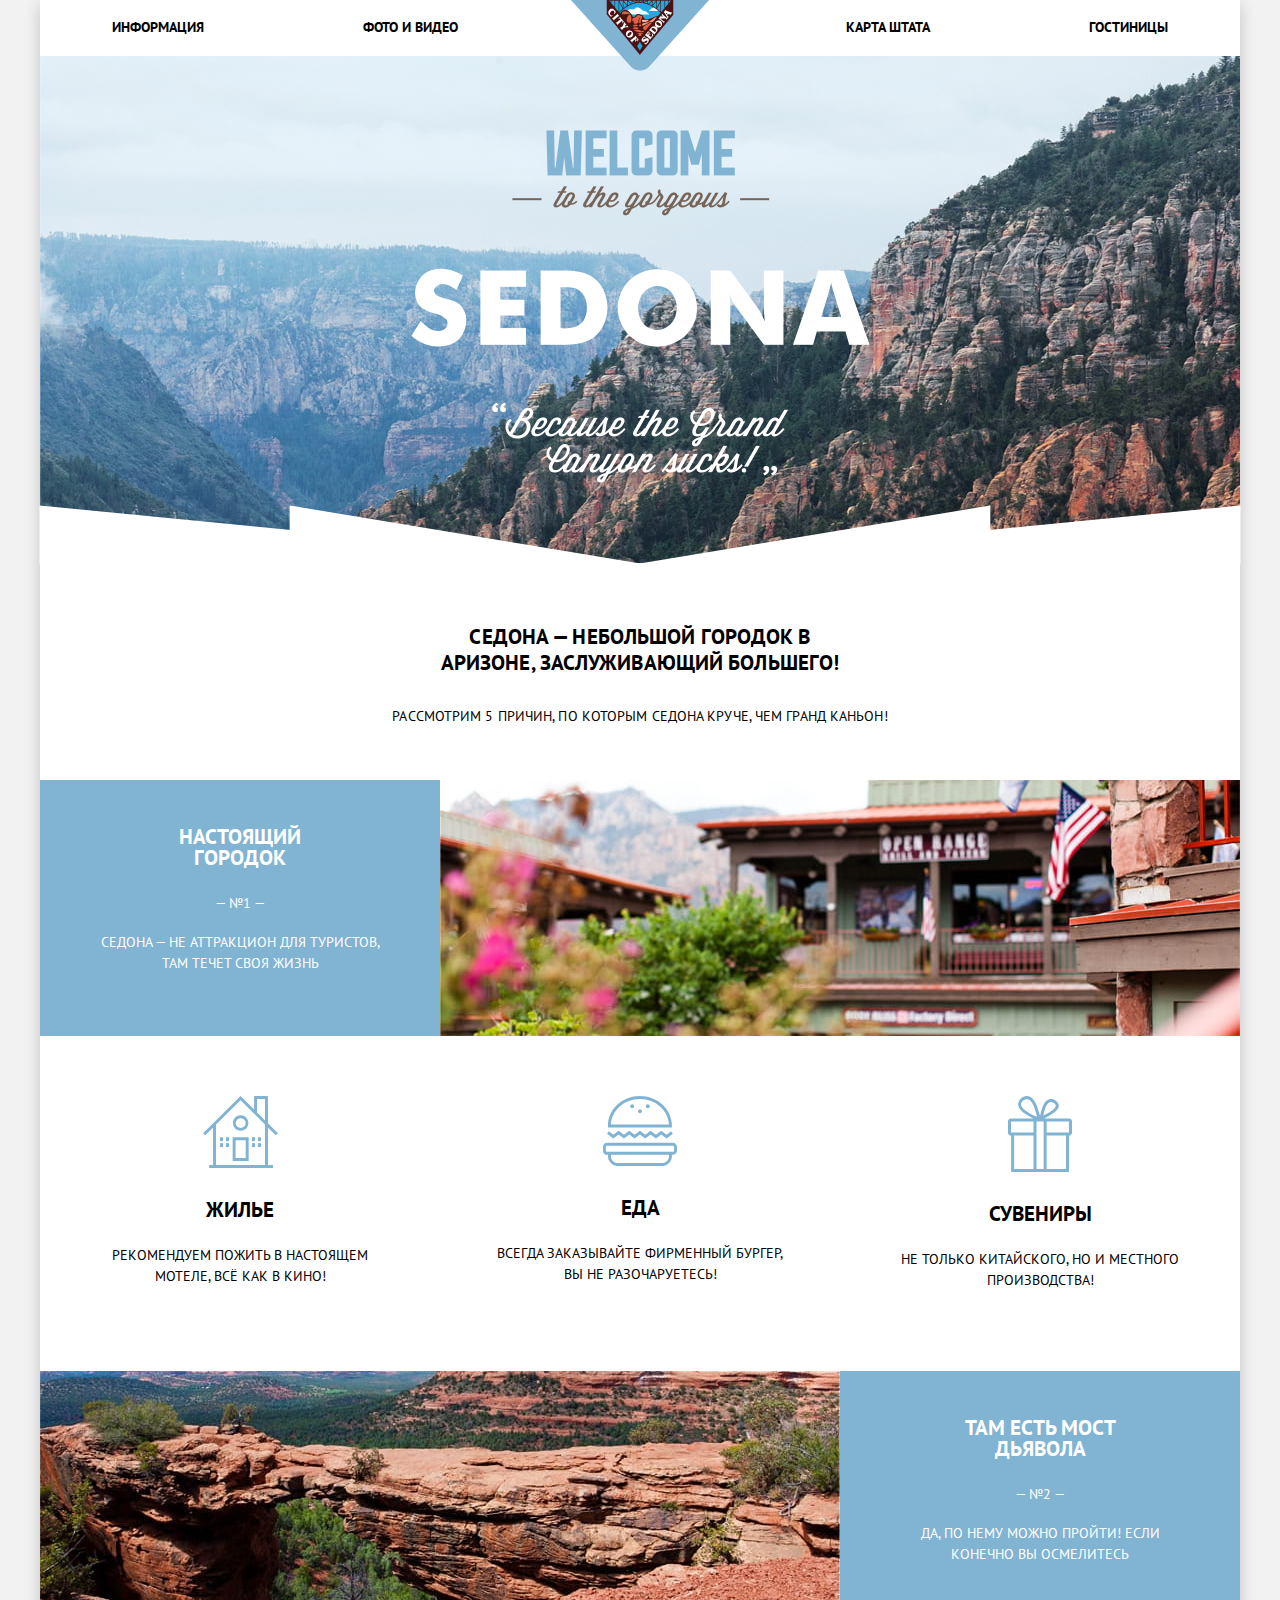
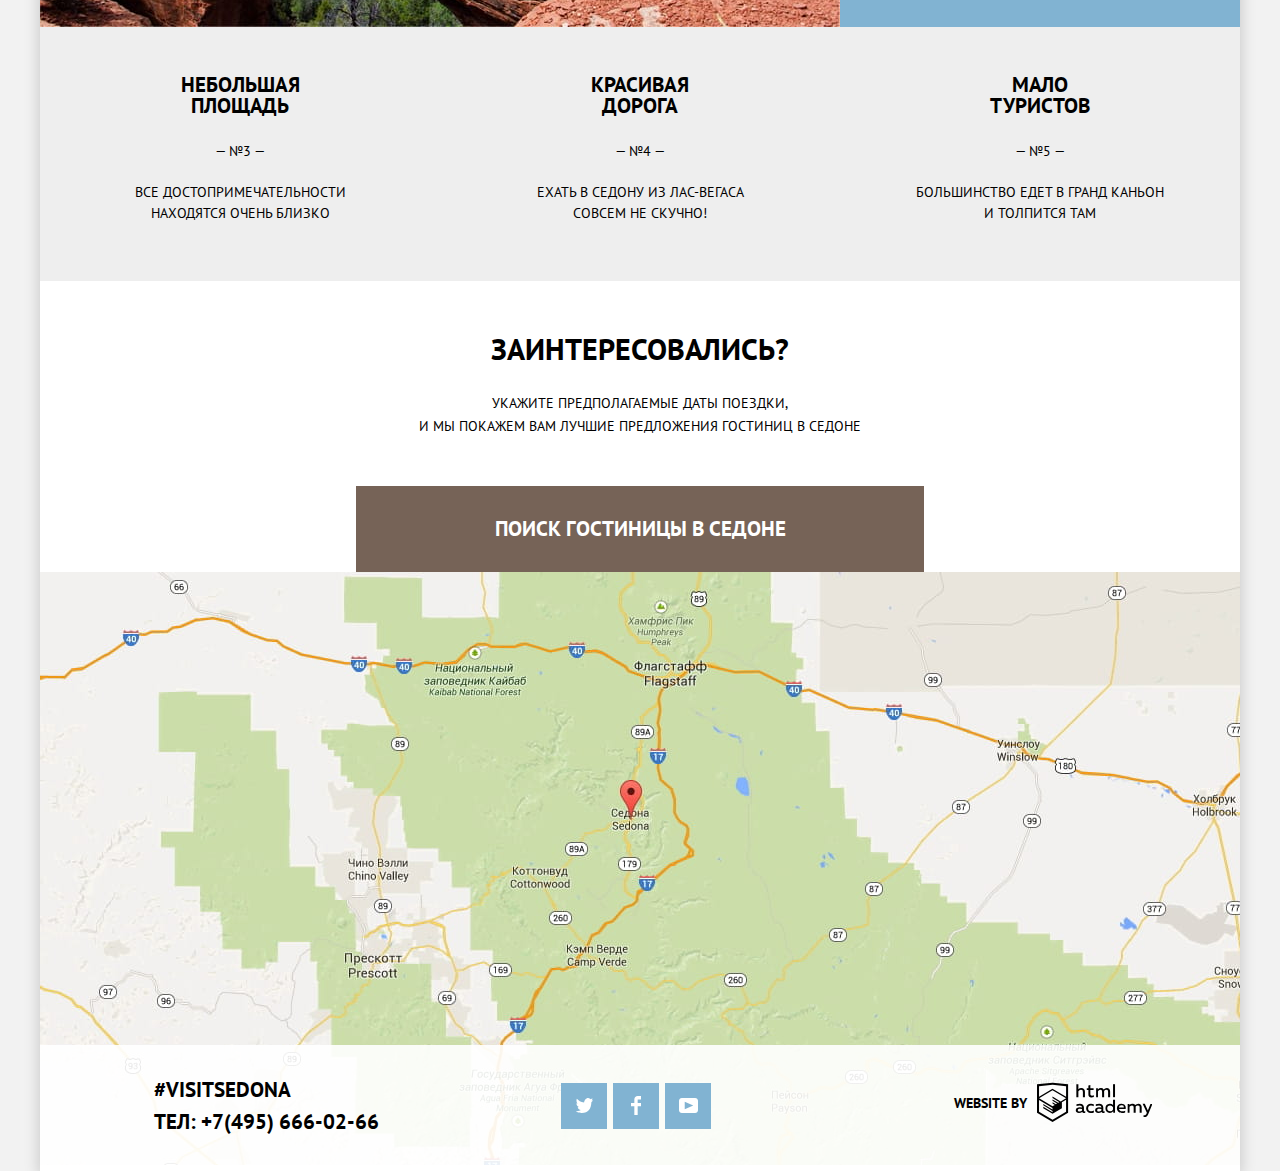
==== index.html @ c2ef32b6 "21. Личный проект: оживляем интерактивные элементы" ====
<!DOCTYPE html>
<html lang="ru">
  <head>
    <meta charset="utf-8">
    <title>Город «Седона»</title>
    <link href="https://fonts.googleapis.com/css?family=PT+Sans:400,700&display=swap&subset=cyrillic" rel="stylesheet">
    <link rel="stylesheet" type="text/css" href="css/normalize.css" />
    <link rel="stylesheet" type="text/css" href="css/style.css" />
  </head>
  <body>
    <div class="white-background">
      <header class="main-header">
        <a class="logo-block" href="#">
          <img src="img/logo.png" width="140" height="71" alt="Логотип города «Седона»">
        </a>
        <nav class="main-navigation">
          <ul class="flex-block__between">
            <li><a href="#">Информация</a></li>
            <li><a href="#">Фото и видео</a></li>
            <li><a href="#">Карта штата</a></li>
            <li><a href="catalog.html">Гостиницы</a></li>
          </ul>
        </nav>
      </header>
      <main>
        <section class="greeting-header">
          <h1 class="visually-hidden">Welcome to the gargeous sedona</h1>
          <div class="greeting-header__img-block">
            <img class="greeting-header__img" src="img/welcome.png" width="459" height="353" alt="Welcome to the gargeous sedona" />
          </div>
        </section>
        <section class="advantages">
          <p class="advantages__text">
            Седона — небольшой городок в Аризоне, заслуживающий большего!
          </p>
          <h2>Рассмотрим 5 причин, по которым Седона круче, чем гранд каньон!</h2>

          <div class="advantages-block flex-block__center">
            <div class="block-about blue-back">
              <h3>Настоящий городок</h3>
              <p class="block-about__number">— №1 —</p>
              <p>
                Седона — не аттракцион для туристов, там течет своя жизнь
              </p>
            </div>
            <img class="advantages-block__big-img" src="img/sedona-build.jpg" width="800" height="256" alt="Дома Седоны" />
            <span class="clear"></span>
          </div>

          <div class="flex-block__center">
            <div class="advantages-block white-back">
              <img src="img/icon-house.svg" width="75" height="72" alt="Дом" />
              <h3>Жилье</h3>
              <p>
                Рекомендуем пожить в настоящем мотеле, всё как в кино!
              </p>
            </div>
            <div class="advantages-block white-back">
              <img src="img/icon-burger.svg" width="74" height="70" alt="Бургер" />
              <h3>Еда</h3>
              <p>
                Всегда заказывайте фирменный бургер, вы не разочаруетесь!
              </p>
            </div>
            <div class="advantages-block white-back">
              <img src="img/icon-gift.svg" width="64" height="76" alt="Подарок" />
              <h3>Сувениры</h3>
              <p>
                Не только китайского, но и местного производства!
              </p>
            </div>
          </div>

          <div class="advantages-block flex-block__center">
            <img class="advantages-block__big-img" src="img/devil-bridge.jpg" width="800" height="256" alt="Мост дьявола" />
            <div class="block-about blue-back">
              <h3>Там есть Мост дьявола</h3>
              <p class="block-about__number">— №2 —</p>
              <p>
                Да, по нему можно пройти! Если конечно вы осмелитесь
              </p>
            </div>
            <span class="clear"></span>
          </div>
          <div class="flex-block__center">
            <div class="advantages-block grey-back">
              <h3>Небольшая площадь</h3>
              <p>— №3 —</p>
              <p>
                Все достопримечательности находятся очень близко
              </p>
            </div>
            <div class="advantages-block grey-back">
              <h3>Красивая дорога</h3>
              <p>— №4 —</p>
              <p>
                Ехать в Седону из Лас-Вегаса совсем не скучно!
              </p>
            </div>
            <div class="advantages-block grey-back">
              <h3>Мало туристов</h3>
              <p>— №5 —</p>
              <p>
                Большинство едет в гранд каньон и толпится там
              </p>
            </div>
          </div>
        </section>
        <section class="hotel-search">
          <h2 class="visually-hidden">Поиск гостиницы в седоне</h2>
          <p class="hotel-search__subtitle">Заинтересовались?</p>
          <p class="hotel-search__text">
            Укажите предполагаемые даты поездки,<br />
            и мы покажем вам лучшие предложения гостиниц в седоне
          </p>
          <div class="hotel-search__form-block">
            <button id="buttonSearchHotel" class="button button-big" type="button">Поиск гостиницы в седоне</button>
            <form class="hotel-search__form" action="#" method="post">
              <p>
                <label>
                  <span>Дата заезда</span> <input type="text" name="arrivalDate" value="24 апреля 2017" />
                </label>
              </p>
              <p>
                <label>
                  <span>Дата выезда </span><input type="text" name="departureDate" value="4 июля 2017" />
                </label>
              </p>
              <p class="guests">
                <label>
                  Взрослые
                  <span class="minus">—</span>
                  <input type="number" name="adults" min="1" value="2" />
                  <span class="plus">+</span>
                </label>
                <label>
                  Дети
                  <span class="minus">—</span>
                  <input type="number" name="children" min="0" value="0" />
                  <span class="plus">+</span>
                </label>
              </p>
              <button class="button button-blue button-big" type="submit">Найти</button>
            </form>
          </div>
          <img src="img/map.jpg" width="1200" height="570" alt="Местоположение города Седона на карте" />
        </section>
      </main>

      <footer class="main-footer main-footer__index">
        <div class="footer__block-phone">
          <p class="footer__hashtag">#visitsedona</p>
          <p class="footer__phone">
            Тел: <a title="Телефон" href="tel:+74956660266">+7(495) 666-02-66</a>
          </p>
        </div>
        <div class="social">
          <ul>
            <li class="twitter"><a href="#"><img src="img/twitter.svg" width="17" height="15" alt="twitter" /></a></li>
            <li class="fb"><a href="#"><img src="img/facebook.svg" width="12" height="22" alt="facebook" /></a></li>
            <li class="youtube"><a href="#"><img src="img/youtube.svg" width="20" height="16" alt="youtube" /></a></li>
          </ul>
        </div>
        <p class="make">
          <span>Website by</span>
          <a href="https://htmlacademy.ru">
            <svg width="115" height="41" id="Layer_1" data-name="Layer 1" xmlns="http://www.w3.org/2000/svg" viewBox="0 0 113 39">
              <title>logo_name</title>
              <path d="M401.93,351.51a2.07,2.07,0,0,0,.58-0.11v1.4a3.41,3.41,0,0,1-1.24.22,1.75,1.75,0,0,1-1.75-1,5.08,5.08,0,0,1-3.3,1.13c-1.59,0-3.06-.87-3.06-2.68,0-2.24,2.08-2.93,3.9-2.93a11.63,11.63,0,0,1,2.28.26v-0.31c0-1.09-.8-1.86-2.3-1.86a7.79,7.79,0,0,0-3.15.67v-1.79a10.72,10.72,0,0,1,3.35-.58c2.48,0,4,1.18,4,3.83v3.14A0.57,0.57,0,0,0,401.93,351.51Zm-6.76-1.19a1.42,1.42,0,0,0,1.64,1.29,3.56,3.56,0,0,0,2.53-1V349.1a10.21,10.21,0,0,0-1.9-.22C396.34,348.89,395.17,349.23,395.17,350.33Z" transform="translate(-355.09 -323.29)" fill="#000" />
              <path d="M408.15,343.91a5.29,5.29,0,0,1,2.7.67v1.79a4.28,4.28,0,0,0-2.42-.73,2.89,2.89,0,1,0,0,5.76,5.26,5.26,0,0,0,2.55-.67v1.8a6.58,6.58,0,0,1-2.9.6,4.42,4.42,0,0,1-4.72-4.54A4.54,4.54,0,0,1,408.15,343.91Z" transform="translate(-355.09 -323.29)" fill="#000" />
              <path d="M420.93,351.51a2.07,2.07,0,0,0,.58-0.11v1.4a3.41,3.41,0,0,1-1.24.22,1.75,1.75,0,0,1-1.75-1,5.08,5.08,0,0,1-3.3,1.13c-1.59,0-3.06-.87-3.06-2.68,0-2.24,2.08-2.93,3.9-2.93a11.63,11.63,0,0,1,2.28.26v-0.31c0-1.09-.8-1.86-2.3-1.86a7.79,7.79,0,0,0-3.15.67v-1.79a10.72,10.72,0,0,1,3.35-.58c2.48,0,4,1.18,4,3.83v3.14A0.57,0.57,0,0,0,420.93,351.51Zm-6.76-1.19a1.42,1.42,0,0,0,1.64,1.29,3.56,3.56,0,0,0,2.53-1V349.1a10.21,10.21,0,0,0-1.9-.22C415.33,348.89,414.17,349.23,414.17,350.33Z" transform="translate(-355.09 -323.29)" fill="#000" />
              <path d="M431.76,340.14V352.9H430v-1.39a4.07,4.07,0,0,1-3.35,1.62,4.62,4.62,0,0,1,0-9.22,4,4,0,0,1,3.15,1.37v-5.14h2ZM427,345.62a2.9,2.9,0,0,0,0,5.8,3,3,0,0,0,2.79-1.84v-2.13A3.06,3.06,0,0,0,427,345.62Z" transform="translate(-355.09 -323.29)" fill="#000" />
              <path d="M438.08,343.91c3.48,0,4.68,2.81,4.12,5.34h-6.58c0.22,1.57,1.75,2.22,3.35,2.22a6.41,6.41,0,0,0,2.77-.62v1.68a7.5,7.5,0,0,1-3.14.6c-2.68,0-5-1.53-5-4.61A4.39,4.39,0,0,1,438.08,343.91Zm0.09,1.62a2.39,2.39,0,0,0-2.57,2.26h4.85A2.06,2.06,0,0,0,438.17,345.53Z" transform="translate(-355.09 -323.29)" fill="#000" />
              <path d="M444.19,352.9v-8.75h1.73v1.09a4,4,0,0,1,2.92-1.33,3,3,0,0,1,2.73,1.4,4.33,4.33,0,0,1,3.06-1.4,3.21,3.21,0,0,1,3.32,3.52v5.47h-2v-5.41a1.67,1.67,0,0,0-1.73-1.84,2.94,2.94,0,0,0-2.17,1.18c0,0.2,0,.4,0,0.6v5.47h-2v-5.41a1.67,1.67,0,0,0-1.73-1.84,3.11,3.11,0,0,0-2.32,1.35v5.91h-2Z" transform="translate(-355.09 -323.29)" fill="#000" />
              <path d="M466.56,344.15h2l-4.1,9.93c-0.95,2.28-2.19,3-3.52,3a5,5,0,0,1-1.15-.15v-1.66a3,3,0,0,0,.89.13c0.95,0,1.66-.67,2.17-2l0.18-.44-4.16-8.82H461l3,6.6Z" transform="translate(-355.09 -323.29)" fill="#000" />
              <path d="M395.75,324.82v5a4,4,0,0,1,2.83-1.2,3.41,3.41,0,0,1,3.61,3.57v5.41h-2v-5.16a1.9,1.9,0,0,0-2-2.1,3.08,3.08,0,0,0-2.44,1.46v5.8h-2V324.82h2Z" transform="translate(-355.09 -323.29)" fill="#000" />
              <path d="M407.52,325.71v3.12h3.17v1.71h-3.17v4c0,1.15.53,1.53,1.66,1.53a4.71,4.71,0,0,0,1.77-.35v1.68a7.14,7.14,0,0,1-2.35.38,2.68,2.68,0,0,1-3-2.88v-4.38H404v-1.71h1.57v-2.64Z" transform="translate(-355.09 -323.29)" fill="#000" />
              <path d="M413.19,337.58v-8.75h1.73v1.09a4,4,0,0,1,2.92-1.33,3,3,0,0,1,2.73,1.4,4.33,4.33,0,0,1,3.06-1.4,3.21,3.21,0,0,1,3.32,3.52v5.47h-2v-5.41a1.67,1.67,0,0,0-1.73-1.84,2.94,2.94,0,0,0-2.17,1.18c0,0.2,0,.4,0,0.6v5.47h-2v-5.41a1.67,1.67,0,0,0-1.73-1.84,3.11,3.11,0,0,0-2.32,1.35v5.91h-2Z" transform="translate(-355.09 -323.29)" fill="#000" />
              <rect x="74.72" y="1.52" width="1.95" height="12.76" fill="#000" />
              <path d="M370.53,323.31l-0.16,0-15.28,1.6v28L370.37,362l15.28-9.09v-28Zm13.12,28.45-13.28,7.9-13.28-7.9V340.28l13.22,7.87,0,1.43-9.07-5.4v1.38l9.11,5.47,0,1.46-9.1-5.42v1.38l9.11,5.47h0l9.19-5.5v-1.39h0v-4.52l4.1-2.45v11.67Zm0-13.16L380,340.74h0l-1.68,1-8-4.76v1.38l6.84,4.07-0.06,0-0.15.09-1,.57-5.64-3.36v1.38l4.45,2.65-1.05.7,0,0-3.36-2v1.38l2.21,1.3-2.25,1.35-13.16-7.82,13.17-7.92h0Zm0-1.39-13.35-7.87h0l-13.2,7.86v-10.5l13.28-1.39,13.28,1.39v10.51Z" transform="translate(-355.09 -323.29)" fill="#000" />
            </svg>
          </a>
        </p>
      </footer>
    </div>
    <script src="js/scripts.js"></script>
  </body>
</html>
---- css/style.css ----
body {
  margin: 0;
  padding: 0;
  font-family: 'PT Sans', Arial, sans-serif;
  font-size: 14px;
  line-height: 21px;
  font-weight: bold;
  color: #000;
  text-transform: uppercase;
  background-color: #f2f2f2;
  position: relative;
}

a {
  text-decoration: none;
}

img {
  max-width: 100%;
  height: auto;
}

.main-header {
  background-color: #fff;
  position: relative;
  z-index: 1;
}

.white-background {
  max-width: 1200px;
  margin: 0px auto;
  background-color: #fff;
  box-shadow: 0px 5px 15px 0 rgba(0, 1, 1, 0.2);
}

.visually-hidden {
  position: absolute;
  clip: rect(1px 1px 1px 1px); /* IE6, IE7 */
  clip: rect(1px, 1px, 1px, 1px);
  padding: 0;
  border: 0;
  height: 1px;
  width: 1px;
  overflow: hidden;
}

.clear {
  clear: both;
}

input {
  overflow: hidden;
}

/*убираем стандартные стрелки input[type="number"]*/

input[type="number"]::-webkit-outer-spin-button,
input[type="number"]::-webkit-inner-spin-button {
  -webkit-appearance: none;
  margin: 0;
}

input[type="number"] {
  -moz-appearance: textfield;
}

input[type="number"]:hover,
input[type="number"]:focus {
  -moz-appearance: number-input;
  -moz-appearance: date-input;
}

input[type=number]::-webkit-inner-spin-button,
input[type=number]::-webkit-outer-spin-button {
  -webkit-appearance: none;
  margin: 0;
}

.button {
  font: inherit;
  text-align: center;
  color: #fff;
  vertical-align: middle;
  text-transform: uppercase;
  background-color: #766357;
  border: none;
  font-weight: bold;
}

.button:hover {
  background-color: #604e43;
  cursor: pointer;
}

.button:focus,
.button:active {
  background-color: #503e33;
  color: #857871;
  outline: none;
}

.button-blue {
  background-color: #81b3d2;
}

.button-blue:hover {
  background-color: #669ec0;
}

.button-blue:focus,
.button-blue:active {
  background-color: #5496bd;
  color: #7aadcb;
}

.button-transparent {
  font-weight: normal;
  background-color: transparent;
  color: #fff;
  border: solid 2px #ffffff;
  display: block;
  margin: 0 auto 10px;
  padding: 6px 35px;
  font-size: 14px;
  line-height: 20px;
  border-radius: 2px;
  cursor: pointer;
}

.button-transparent:hover,
.button-transparent:focus,
.button-transparent:active {
  background-color: #fff;
  color: #000;
}

.button-big {
  font-size: 21px;
  line-height: 26px;
}

.button-more-details {
  padding: 4px 17px;
  display: inline-block;
  margin-bottom: 5px;
  vertical-align: top;
  max-width: 700px;
}

.button-booking {
  padding: 4px 17px;
  max-width: 700px;
}

/*навигаия по сайту*/
.logo-block {
  position: absolute;
  top: 0;
  left: 0;
  right: 0;
  margin: 0 auto;
  display: block;
  max-width: 140px;
}
.main-navigation {
  font-size: inherit;
  line-height: 26px;
  background-color: #fff;
}

.main-navigation ul {
  list-style: none;
  margin: 0;
  padding: 0;
}

.main-navigation ul li:nth-child(2) {
  padding-right: 230px;
}

.main-navigation a {
  color: #000;
  padding: 14px 72px 16px;
  display: block;
}

.main-navigation a:hover {
  color: #81b3d2;
}

.main-navigation a:focus {
  color: #b2b2b2;
  outline: none;
}

/*блок шапка-заголовок*/
.greeting-header {
  background-color: #81b3d3;
  background-image: url("../img/background.jpg");
  background-position: top center;
  background-repeat: no-repeat;
  max-width: 1200px;
  height: 507px;
  background-size: cover;
  display: flex;
  align-items: center;
  justify-content: center;
  flex-wrap: wrap;
  position: relative;
}

.greeting-header:after {
  content: '';
  background-image: url("../img/polygon.png");
  background-position: bottom center;
  background-repeat: no-repeat;
  width: 1202px;
  height: 60px;
  background-size: contain;
  bottom: -1px;
  position: absolute;
}

/*преимущества*/
.advantages h2 {
  text-align: center;
  font-size: inherit;
  line-height: 26px;
  font-weight: normal;
  margin: 27px auto 51px;
  letter-spacing: 0.1px;
}

.advantages__text {
  text-align: center;
  font-size: 21px;
  line-height: 26px;
  max-width: 440px;
  margin: 61px auto 0;
  letter-spacing: 0.11px;
}

.advantages-block {
  line-height: 21px;
  text-align: center;
  color: #fff;
  font-family: inherit;
}

.flex-block__center {
  display: flex;
  justify-content: center;
  flex-wrap: wrap;
  align-items: stretch;
}

.flex-block__between {
  display: flex;
  justify-content: space-between;
  flex-wrap: wrap;
  align-items: stretch;
}

.advantages-block h3 {
  font-size: 21px;
  line-height: 21px;
  max-width: 151px;
  margin: 0 auto;
}

.blue-back {
  max-width: 400px;
  width: 100%;
  background-color: #81b3d2;
  color: #fff;
  display: flex;
  align-items: center;
  justify-content: center;
  flex-direction: column;
  flex-wrap: wrap;
  padding: 33px 0 50px;
}

.grey-back {
  max-width: 400px;
  width: 100%;
  background-color: #eee;
  color: #000;
  padding: 47px 0 57px;
}


.advantages-block.grey-back p {
  max-width: 261px;
}

.grey-back h3 {
  margin-bottom: 25px;
}

.advantages-block.grey-back > p:nth-child(2) {
  margin-bottom: 20px;
}

.white-back {
  max-width: 400px;
  width: 100%;
  background-color: #fff;
  color: #000;
  padding: 60px 0 80px;
}

.white-back h3 {
  margin: 25px auto;
}

.blue-back h3 {
  margin-bottom: 25px;
}

.blue-back p:nth-child(1) {
  margin-bottom: 18px;
}

.advantages-block p {
  font-size: 14px;
  font-weight: normal;
  max-width: 305px;
  margin: 0 auto;
}

.block-about .block-about__number {
  margin-bottom: 18px;
}

/*поиск гостиницы*/
.hotel-search {
  background-color: #fff;
}

.hotel-search__form-block {
  max-width: 568px;
  margin: 0 auto;
  position: relative;
}

.hotel-search__form-block button {
  width: 100%;
  padding: 30px 0;
}

.hotel-search__subtitle {
  font-size: 30px;
  line-height: 36px;
  text-align: center;
  margin: 50px auto 0;
}

.hotel-search__text {
  font-size: inherit;
  line-height: 23px;
  text-align: center;
  font-weight: normal;
  margin: 25px auto 48px;
}

.hotel-search__form {
  background-color: #fff;
  max-width: 458px;
  margin: 0 auto;
  padding: 54px 55px;
  box-shadow: 0px 7px 15px 0 rgba(0, 1, 1, 0.15);
  position: absolute;
  left: 0;
  right: 0;
  top: 86px;
  //transition: 0.5s all;
  display: none;
  z-index: 1;
}

.hotel-search__form p {
  display: flex;
  flex-wrap: wrap;
  justify-content: space-between;
  align-content: center;
  margin: 0 0 29px;
}

.hotel-search__form .guests {
  margin-bottom: 53px;
}

.hotel-search__form button {
  padding: 17px 0;
}

.hotel-search__form input {
  background-color: #f2f2f2;
  border: solid 2px #f2f2f2;
  margin-left: 21px;
  height: 34px;
  font-size: 14px;
  font-weight: bold;
  line-height: 26px;
  padding-left: 13px;
}

.hotel-search__form p:nth-child(2) label,
.hotel-search__form p:first-child label {
  width: 100%;
  position: relative;
  letter-spacing: 0.1px;
  display: flex;
  flex-wrap: wrap;
  justify-content: space-between;
  align-items: center;
}

.hotel-search__form p:nth-child(2) label:after,
.hotel-search__form p:first-child label:after {
  content: '';
  position: absolute;
  top: 9px;
  right: 9px;
  width: 22px;
  height: 21px;
  background-image: url(../img/calendar.svg);
  background-repeat: no-repeat;
  color: transparent;
}

.hotel-search__form p:nth-child(2) input,
.hotel-search__form p:first-child input {
  padding-right: 30px;
  width: 100%;
  max-width: 297px;
  pointer-events: none;
  text-transform: uppercase;
}

.hotel-search__form input:hover {
  background-color: #ebebeb;
  border: solid 2px #ebebeb;
}

.hotel-search__form input:focus,
.hotel-search__form input:active {
  background-color: #fff;
  border: solid 2px #e5e5e5;
  outline: none;
}

.guests label {
  position: relative;
}

.minus,
.plus {
  position: absolute;
  font-size: 27px;
  color: #a9a9a9;
}

.minus {
  font-size: 21px;
  top: 7px;
  right: 85px;
}

.plus {
  top: 8px;
  right: 7px;
}

.minus:hover,
.plus:hover {
  cursor: pointer;
}

.guests input {
  max-width: 112px;
  margin-left: 38px;
  text-align: center;
  padding: 0 30px;
  box-sizing: border-box;
  height: 38px;
}

.guests label:nth-child(2) input {
  margin-left: 25px;
}

/*footer*/
.main-footer {
  background-color: rgba(255,255,255,0.9);
  display: flex;
  justify-content: space-around;
  align-items: center;
  flex-wrap: wrap;
  min-height: 110px;
  padding: 8px 20px 0 20px;
}

.main-footer__index {
  position: absolute;
  left: 0;
  right: 0;
  width: 100%;
  max-width: 1200px;
  margin: 0 auto;
  bottom: 0;
  padding: 0;
  min-height: 126px;
}

.main-footer__catalog {
  min-height: 122px;
}


.footer__hashtag {
  margin: -4px 0 6px 26px;
}

.footer__block-phone {
  font-size: 21px;
  line-height: 26px;
  max-width: 300px;
}

.footer__phone {
  margin: 0 0 0 26px;
}

.footer__phone a {
  color: #000;
}

.footer__phone a:hover {
  color: #81b3d2;
}

.footer__phone a:focus,
.footer__phone a:active {
  color: #bdbbbc;
  outline: none;
}

.social {
  margin-top: 0;
  padding-right: 67px;
  max-width: 160px;
}

.social ul {
  margin: 0;
  padding: 0;
  display: flex;
  justify-content: space-between;
  align-items: center;
  flex-wrap: wrap;
}

.social li {
  width: 46px;
  height: 46px;
  background: #81b3d2;
  margin-bottom: 5px;
  margin-left: 6px;
  list-style-type: none;
}

.social li a {
  display: flex;
  justify-content: center;
  height: 100%;
  align-items: center;
}

.social li:hover {
  background-color: #669ec0;
}

.social li:focus,
.social li:active {
  background-color: #5496bd;
  outline: none;
}

.social li:focus img,
.social li:active img{
  opacity: 0.3;
}

.social .twitter img {
  max-width: 18px;
}

.social .fb img {
  max-width: 10px;
}

.social .youtube img {
  max-width: 19px;
}

.make {
  font-size: inherit;
  line-height: 12px;
  text-align: center;
  max-width: 220px;
  display: flex;
  flex-wrap: wrap;
  align-items: center;
  margin-top: 4px;
}

.make span {
  margin-right: 10px;
}

.make a {
  vertical-align: middle;
}

.make a:hover svg {
  fill: #81b3d2;
}

.make a:focus svg,
.make a:active svg {
  fill: #bdbbbc;
}

.make svg path,
.make svg rect{
  fill: inherit;
}

/*--------------------------------------*/
/*Каталог*/
.filter {
  background-color: #709cc3;
  background-image: url("../img/filter-background.jpg");
  background-repeat: no-repeat;
  color: #fff;
  display: flex;
  justify-content: space-between;
  align-items: center;
  flex-wrap: wrap;
  min-height: 217px;
  padding: 0 70px;
}

.filter__item:first-child {
  display: flex;
  justify-content: space-between;
  align-items: center;
  flex-wrap: wrap;
  min-width: 390px;
}

.filter__item:last-child {
  min-width: 319px;
}

.filter__item:last-child .filter__item_title {
  margin: 0 0 10px;
}

.filter__item_title {
  font-size: 16px;
  line-height: 21px;
  margin: 22px 0;
}

.price-controls {
  position: relative;
  height: 34px;
  margin-bottom: 20px;
  font-size: 0;
  border: solid 2px #fff;
  border-radius: 2px;
}

.price-controls::after {
  content: "";
  position: absolute;
  top: 50%;
  left: 50%;
  width: 2px;
  height: 22px;
  background: #ffffff;
  transform: translate(-50%, -50%);
}

.price-controls label {
  display: inline-block;
  font-size: 14px;
  line-height: 33px;
  vertical-align: top;
  cursor: pointer;
  font-weight: normal;
}

.price-controls .min-price,
.price-controls .max-price {
  width: 90px;
  padding-left: 61px;
}

.price-controls input {
  width: 50px;
  margin: 0;
  color: inherit;
  font: inherit;
  background: none;
  border: none;
}

.range-controls {
  position: relative;
  margin-bottom: 32px;
}

.range-controls .scale {
  height: 2px;
  background: rgba(255, 255, 255, 0.3);
}

.range-controls .bar {
  width: 80%;
  height: 2px;
  background: #ffffff;
}

.range-toggle {
  position: absolute;
  top: -9px;
  width: 4px;
  height: 4px;
  background: #ababab;
  border: 8px solid #ffffff;
  border-radius: 50%;
  box-shadow: 0 2px 1px 0 rgba(0, 1, 1, 0.2);
  cursor: pointer;
}

.range-toggle:hover {
  background: #1c4f80;
}

.range-toggle-min {
  left: 0;
}

.range-toggle-max {
  left: 80%;
}

.filter .filter__item:first-child input[type="checkbox"] {
  display: none;
}

.filter .filter__item:first-child label {
  font-size: 14px;
  line-height: 21px;
  font-weight: normal;
  cursor: default;
  padding: 0 0 22px 0;
  vertical-align: middle;
  display: block;
}

.filter .filter__item:first-child label:before {
  content: "";
  color: #fff;
  display: inline-block;
  margin-right: 15px;
  position: relative;
  width: 25px;
  height: 25px;
  border: none;
  vertical-align: top;
  background-image: url(../img/checkbox-off.svg);
  background-repeat: no-repeat;
}

.filter .filter__item:first-child input:checked + label:before {
  background-image: url(../img/checkbox-on.svg);
  background-repeat: no-repeat;
}

.filter .filter__item:first-child input:disabled + label:before {
  background-image: url(../img/checkbox-off-disable.svg);
  background-repeat: no-repeat;
}

.filter .filter__item:first-child input:disabled:checked + label:before {
  background-image: url(../img/checkbox-on-disable.svg);
  background-repeat: no-repeat;
}

.sorting {
  display: flex;
  justify-content: space-between;
  flex-wrap: wrap;
  padding: 30px 72px 28px;
}

.found-block {
  display: flex;
  flex-wrap: wrap;
  align-items: baseline;
  max-width: 1000px;
}

.found-block__found {
  font-size: 21px;
  line-height: 26px;
  color: #000;
  margin-right: 47px;
}

.found-block__title {
  font-size: 12px;
  line-height: 18px;
  color: #000;
  font-weight: normal;
  margin-right: 40px;
}

.found-block a,
.arrow-block a {
  color: rgba(0, 0, 0, 0.3);
  font-size: 12px;
  line-height: 14px;
  font-weight: normal;
  margin-right: 33px;
  border-bottom: 1px dashed #81b3d2;
  margin-bottom: 5px;
}

.arrow-block a {
  font-size: 16px;
  margin: 0;
  display: inline-block;
  vertical-align: sub;
  border: none;
}

.found-block a:focus,
.arrow-block a:active {
  color: #81b3d2;
  border-bottom: none;
}

.found-block a:hover {
  color: #81b3d2;
  border-bottom: 1px dashed #81b3d2;
}

.arrow-block a:hover,
.found-block a:active {
  border-bottom: none;
  color: #000;
}

.arrow-block a:focus,
.arrow-block a:active {
  color: #81b3d2;
}

.hotel-list {
  padding: 0;
  margin: 0;
}

.hotel-list li {
  border-bottom: 1px solid #e5e5e5;
  list-style: none;
  display: flex;
  justify-content: space-between;
  flex-wrap: wrap;
  padding: 10px 73px 23px 75px;
}

.hotel-list li:first-child {
  border-top: 1px solid #e5e5e5;
}

.hotel-list__title {
  font-size: 16px;
  line-height: 16px;
  color: #000;
  display: block;
  letter-spacing: 1.5px;
}

.hotel-list__title:hover {
  color: #81b3d2;
}

.hotel-list__title:focus,
.hotel-list__title:active {
  color: rgba(0, 0, 0, 0.3);
  outline: none;
}

.hotel-list__about {
  display: flex;
  align-items: center;
  justify-content: space-between;
  flex-wrap: wrap;
  max-width: 890px;
}

.hotel-list__about img {
  margin-top: 16px;
  max-width: 135px;
  max-height: 90px;
}

.hotel-list__about div {
  margin-left: 29px;
  max-width: 700px;
}

.hotel-list__text {
  font-size: 14px;
  line-height: 16px;
  font-weight: normal;
}

.hotel-list__text span {
  margin-left: 35px;
}

.hotel-list__rating {
  color: #666;
  font-size: inherit;
  line-height: inherit;
  text-align: center;
  background-color: #f2f2f2;
  max-width: 110px;
  margin-top: 47px;
  margin-bottom: 0;
  padding: 4px 11px;
  font-weight: normal;
}

.block-rating {
  max-width: 125px;
  display: flex;
  flex-flow: column;
}

.block-stars {
  margin-top: 20px;
  display: flex;
  justify-content: flex-end;
  flex-wrap: wrap;
}

.block-stars img:not(:last-child) {
  margin-right: 5px;
}

/*стили для js*/
.open {
  display: block;
  animation: bounce 0.6s;
  -webkit-animation: bounce 0.6s;
}

input.error {
  border-color: red;
}

@keyframes bounce {
  0% {
    transform: translateY(-300px);
  }

  70% {
    transform: translateY(30px);
  }

  90% {
    transform: translateY(-10px);
  }

  100% {
    transform: translateY(0);
  }
}


/*стили для IE 11*/
@media all and (-ms-high-contrast: none), (-ms-high-contrast: active) {
  .logo-block {
    margin-left: -70px;
    left: 50%;
  }

  .greeting-header::after {
    left: -1.33px;
  }

  .price-controls label {
    line-height: 28px;
  }

  .main-footer {
    height: 110px;
  }
}
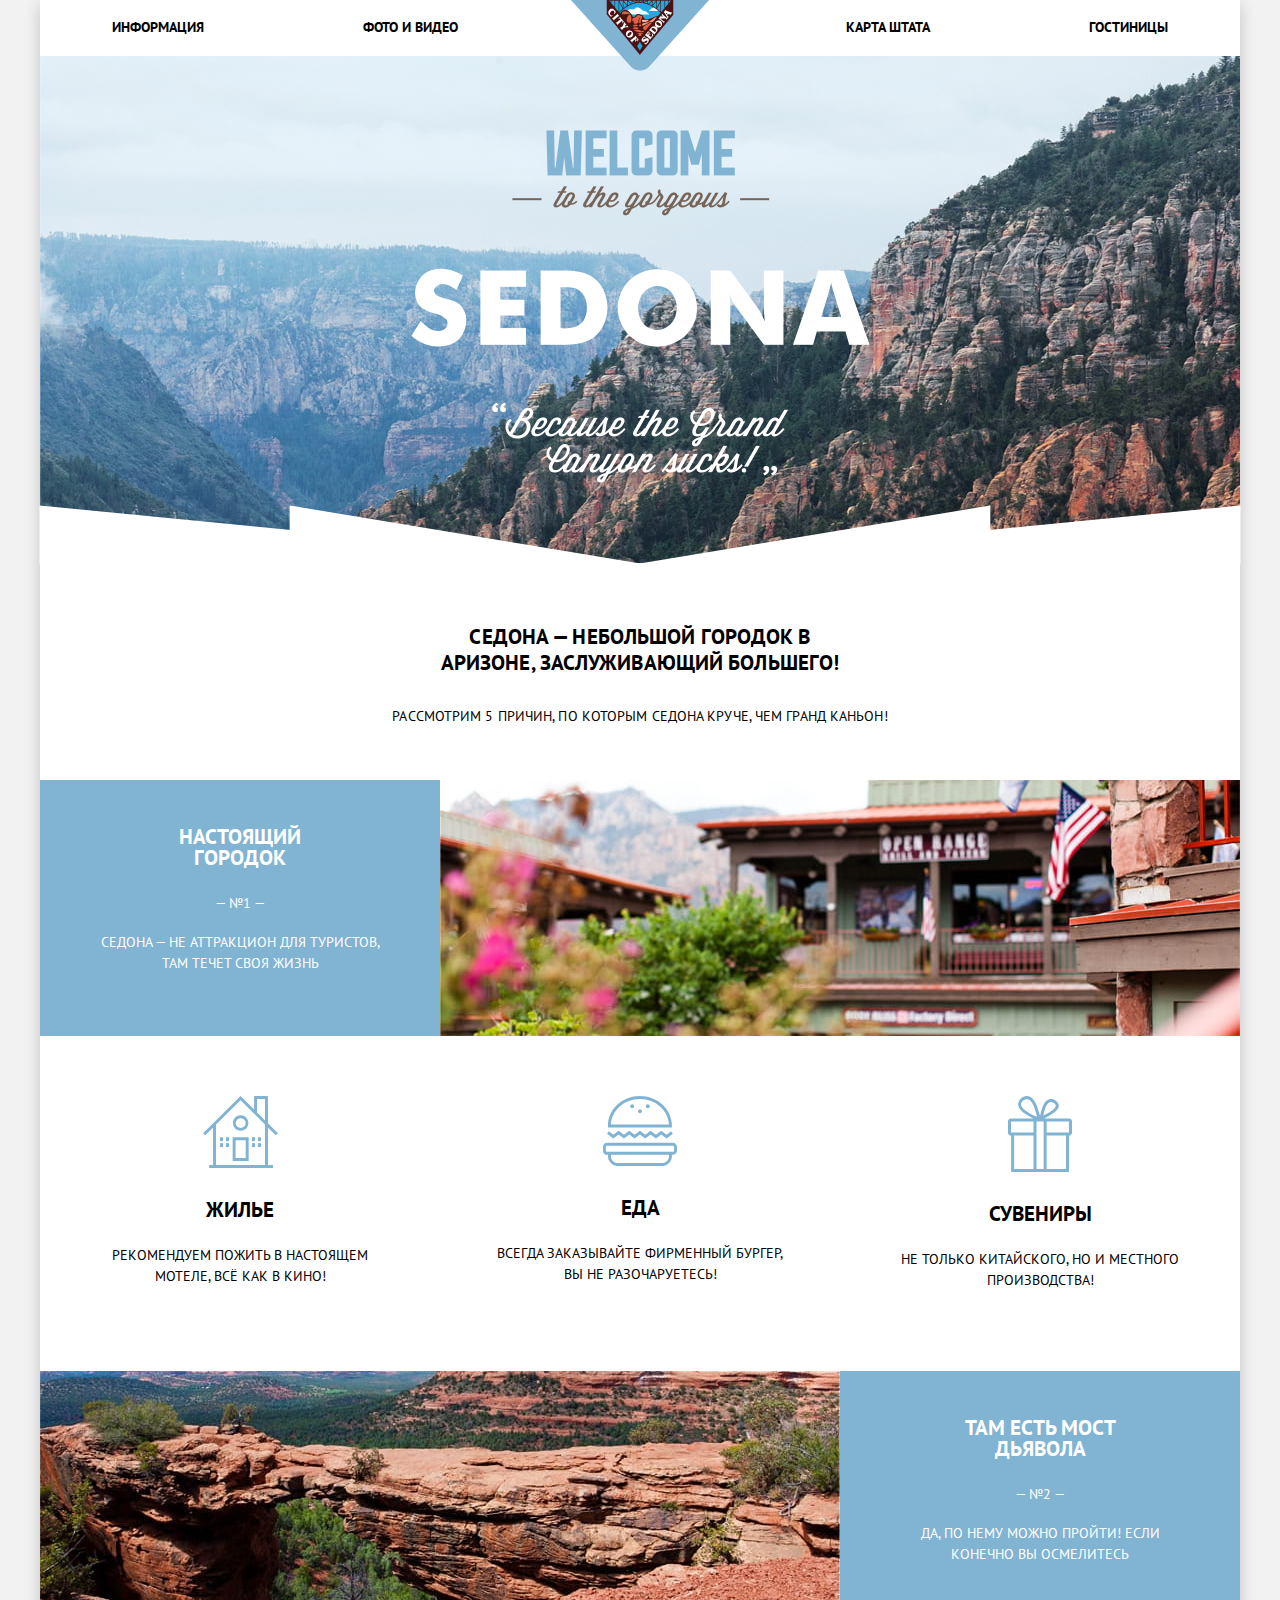
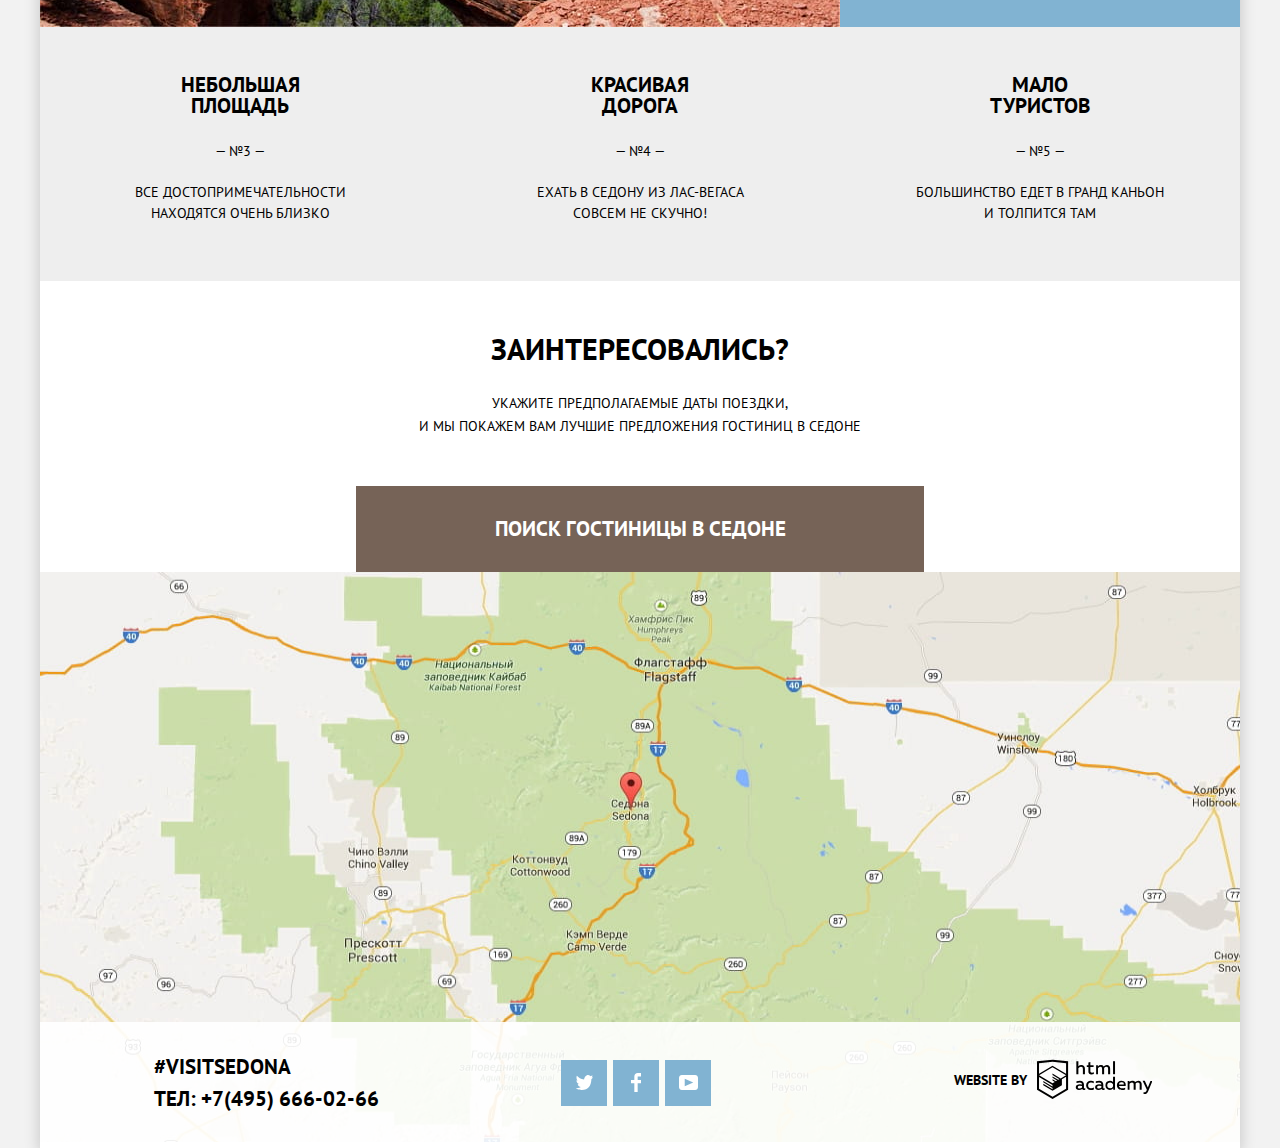
==== commit 0575b0e6: "22. Личный проект: добавляем интерактивную карту" ====
--- a/index.html
+++ b/index.html
@@ -143,7 +143,10 @@
               <button class="button button-blue button-big" type="submit">Найти</button>
             </form>
           </div>
-          <img src="img/map.jpg" width="1200" height="570" alt="Местоположение города Седона на карте" />
+          <div class="map">
+            <iframe src="https://yandex.ru/map-widget/v1/-/CKaevUOd" width="1200" height="570" frameborder="1" allowfullscreen="true"></iframe>
+            <img src="img/map.jpg" width="1200" height="570" alt="Местоположение города Седона на карте" />
+          </div>
         </section>
       </main>
 
--- a/css/style.css
+++ b/css/style.css
@@ -374,9 +374,8 @@
   left: 0;
   right: 0;
   top: 86px;
-  //transition: 0.5s all;
   display: none;
-  z-index: 1;
+  z-index: 4;
 }
 
 .hotel-search__form p {
@@ -512,6 +511,25 @@
   bottom: 0;
   padding: 0;
   min-height: 126px;
+  z-index: 3;
+}
+
+.map {
+  position: relative;
+}
+
+.map iframe {
+  z-index: 2;
+  position: relative;
+  border: none;
+}
+
+.map img {
+  position: absolute;
+  top: 0;
+  left: 0;
+  z-index: 1;
+  max-height: 570px;
 }
 
 .main-footer__catalog {
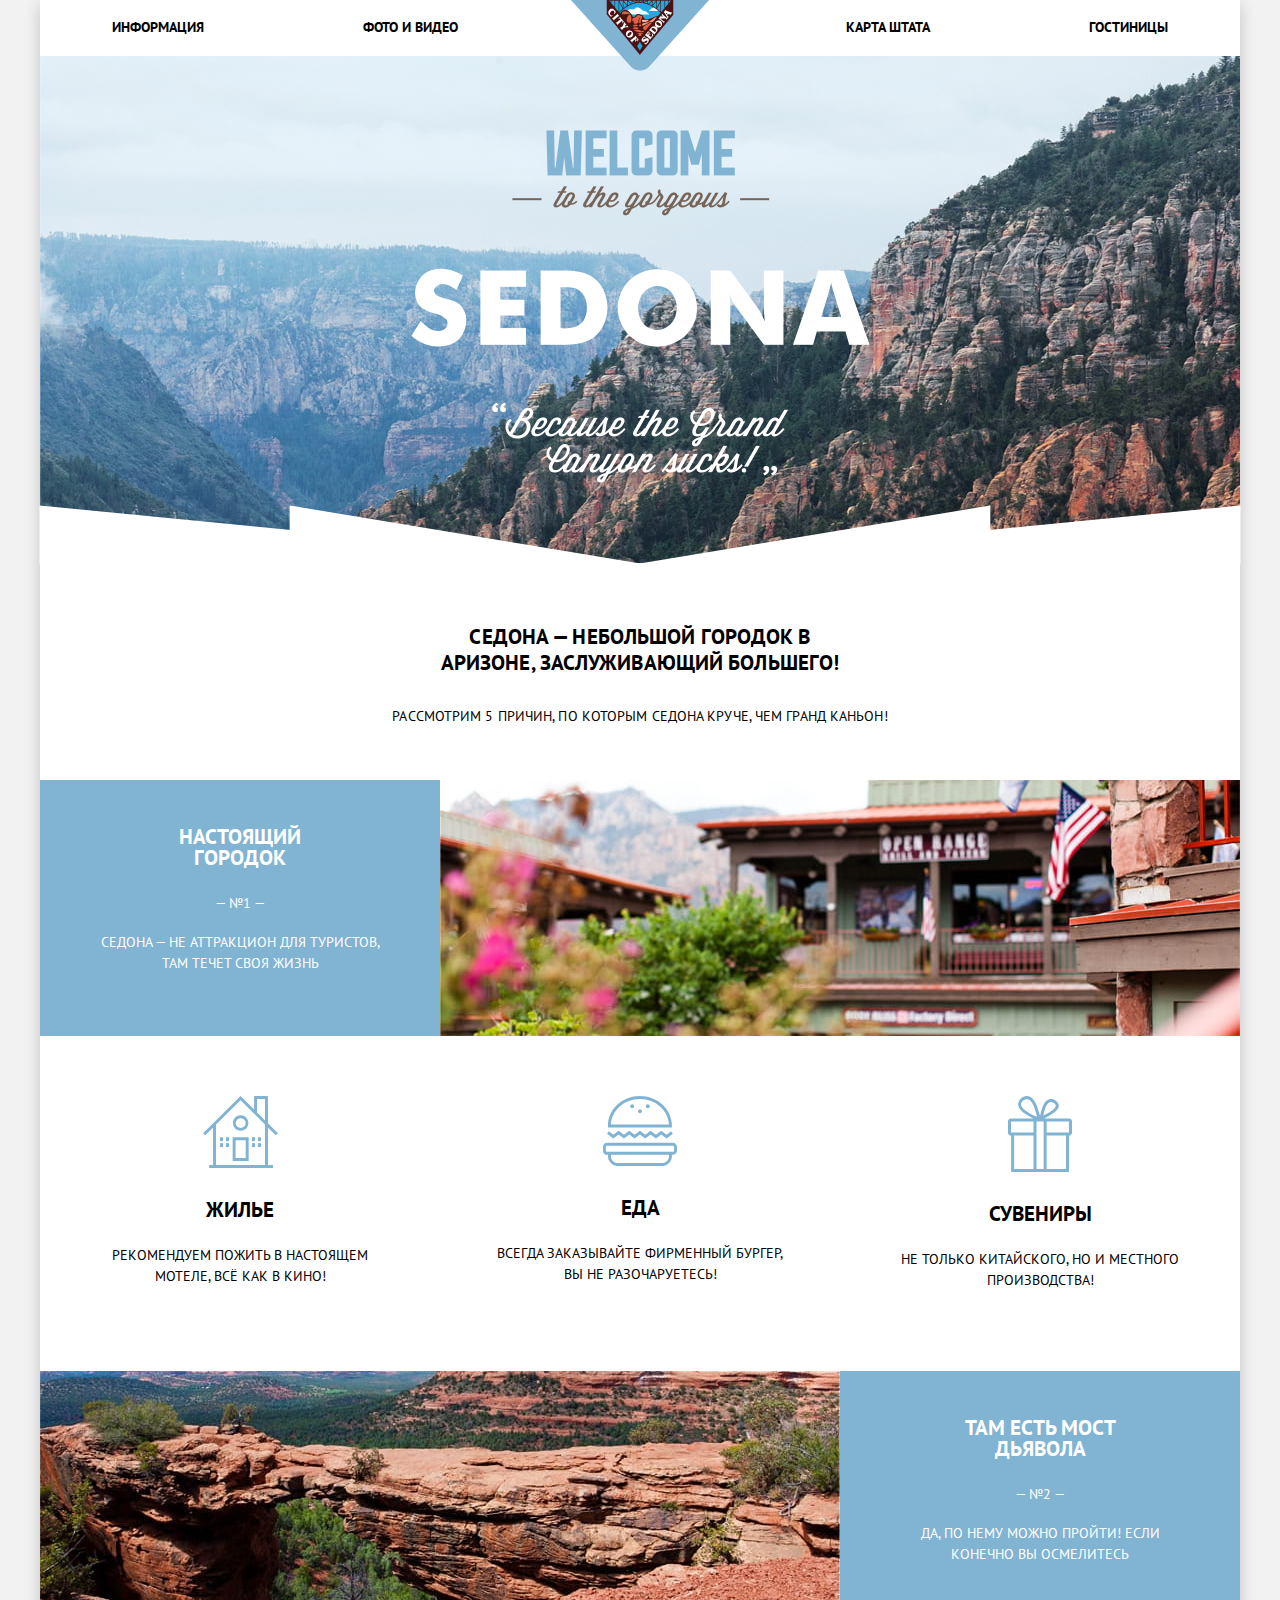
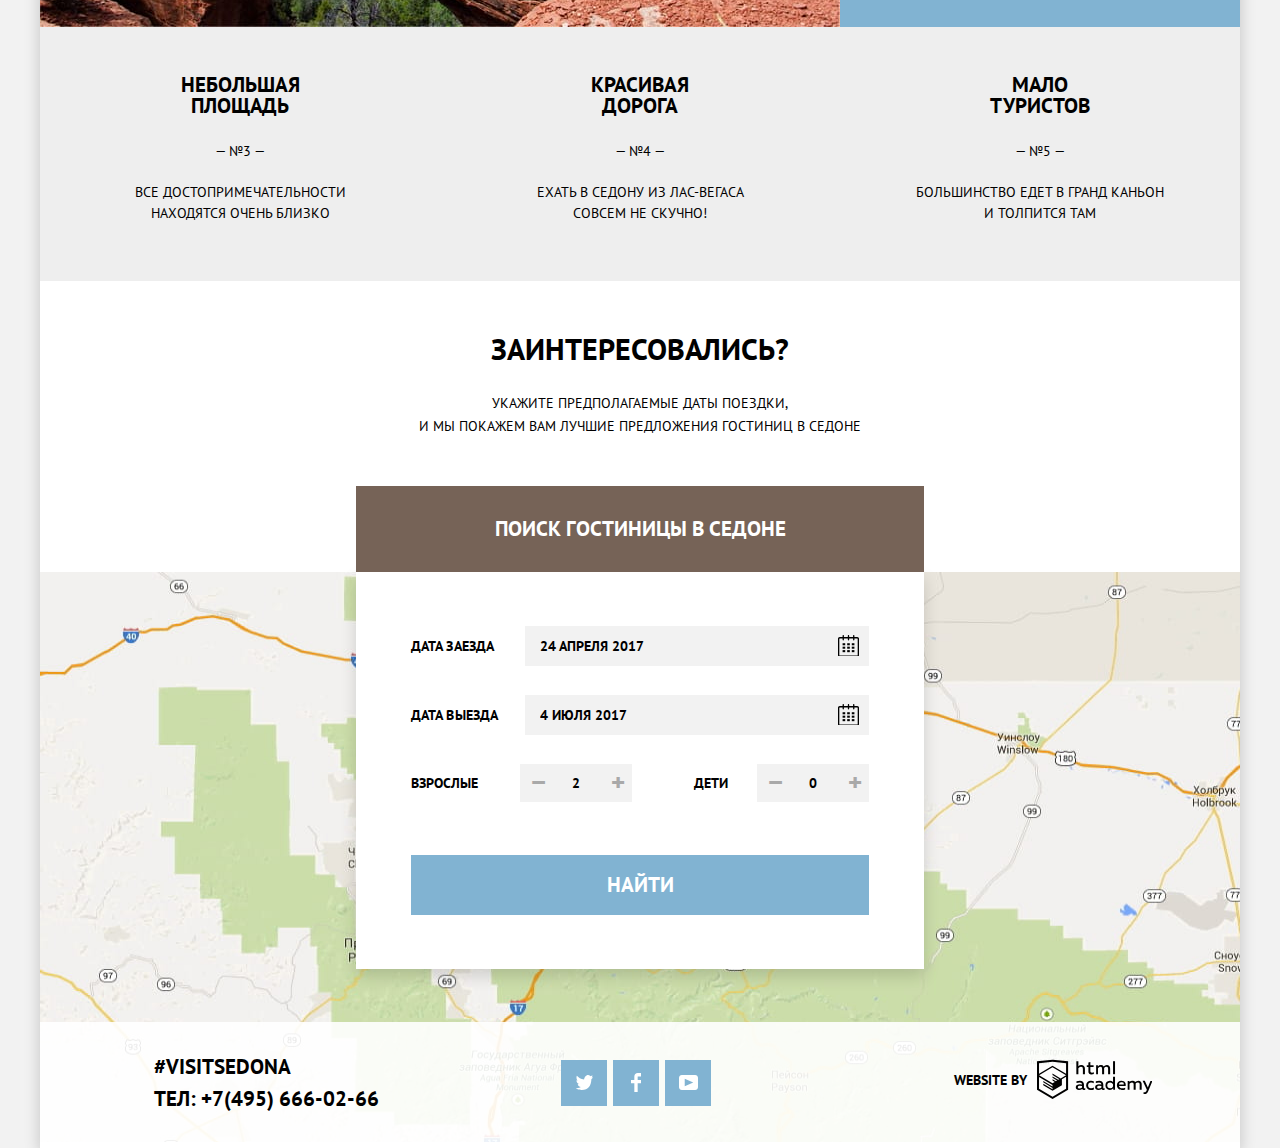
==== commit c7d5a398: "По умолчанию форма поиска гостиницы должна быть открыта." ====
--- a/index.html
+++ b/index.html
@@ -5,7 +5,7 @@
     <title>Город «Седона»</title>
     <link href="https://fonts.googleapis.com/css?family=PT+Sans:400,700&display=swap&subset=cyrillic" rel="stylesheet">
     <link rel="stylesheet" type="text/css" href="css/normalize.css" />
-    <link rel="stylesheet" type="text/css" href="css/style.css" />
+    <link rel="stylesheet" type="text/css" href="css/style.min.css" />
   </head>
   <body>
     <div class="white-background">
@@ -115,7 +115,7 @@
           </p>
           <div class="hotel-search__form-block">
             <button id="buttonSearchHotel" class="button button-big" type="button">Поиск гостиницы в седоне</button>
-            <form class="hotel-search__form" action="#" method="post">
+            <form class="hotel-search__form open" action="#" method="post">
               <p>
                 <label>
                   <span>Дата заезда</span> <input type="text" name="arrivalDate" value="24 апреля 2017" />
@@ -144,7 +144,7 @@
             </form>
           </div>
           <div class="map">
-            <iframe src="https://yandex.ru/map-widget/v1/-/CKaevUOd" width="1200" height="570" frameborder="1" allowfullscreen="true"></iframe>
+            <iframe src="https://yandex.ru/map-widget/v1/-/CKaevUOd" width="1200" height="570" allowfullscreen></iframe>
             <img src="img/map.jpg" width="1200" height="570" alt="Местоположение города Седона на карте" />
           </div>
         </section>
@@ -186,6 +186,6 @@
         </p>
       </footer>
     </div>
-    <script src="js/scripts.js"></script>
+    <script src="js/scripts.min.js"></script>
   </body>
 </html>
--- a/css/style.min.css
+++ b/css/style.min.css
@@ -0,0 +1 @@
+@keyframes bounce{0%{transform:translateY(-85px)}to{transform:translateY(0)}}body{margin:0;padding:0;font-family:'PT Sans',Arial,sans-serif;font-size:14px;line-height:21px;font-weight:700;color:#000;text-transform:uppercase;background-color:#f2f2f2;position:relative}a{text-decoration:none}img{max-width:100%;height:auto}.main-header{background-color:#fff;position:relative;z-index:1}.white-background{max-width:1200px;margin:0 auto;background-color:#fff;box-shadow:0 5px 15px 0 rgba(0,1,1,.2)}.visually-hidden{position:absolute;clip:rect(1px 1px 1px 1px);clip:rect(1px,1px,1px,1px);padding:0;border:0;height:1px;width:1px;overflow:hidden}.clear{clear:both}input{overflow:hidden}input[type=number]::-webkit-inner-spin-button,input[type=number]::-webkit-outer-spin-button{-webkit-appearance:none;margin:0}input[type=number]{-moz-appearance:textfield}input[type=number]:focus,input[type=number]:hover{-moz-appearance:date-input}.button{font:inherit;text-align:center;color:#fff;vertical-align:middle;text-transform:uppercase;background-color:#766357;border:0;font-weight:700}.button:hover{background-color:#604e43;cursor:pointer}.button:active,.button:focus{background-color:#503e33;color:#857871;outline:0}.button-blue{background-color:#81b3d2}.button-blue:hover,.social li:hover{background-color:#669ec0}.button-blue:active,.button-blue:focus{background-color:#5496bd;color:#7aadcb}.button-transparent{font-weight:400;background-color:transparent;color:#fff;border:solid 2px #fff;display:block;margin:0 auto 10px;padding:6px 35px;font-size:14px;line-height:20px;border-radius:2px;cursor:pointer}.button-transparent:active,.button-transparent:focus,.button-transparent:hover{background-color:#fff;color:#000}.button-big{font-size:21px;line-height:26px}.button-more-details{display:inline-block;margin-bottom:5px;vertical-align:top}.button-booking,.button-more-details{padding:4px 17px;max-width:700px}.logo-block{position:absolute;top:0;left:0;right:0;margin:0 auto;display:block;max-width:140px}.main-navigation{font-size:inherit;line-height:26px;background-color:#fff}.main-navigation ul{list-style:none;margin:0;padding:0}.main-navigation ul li:nth-child(2){padding-right:230px}.main-navigation a{color:#000;padding:14px 72px 16px;display:block}.main-navigation a:hover{color:#81b3d2}.main-navigation a:focus{color:#b2b2b2;outline:0}.greeting-header{background-color:#81b3d3;background-image:url(../img/background.jpg);background-position:top center;background-repeat:no-repeat;max-width:1200px;height:507px;background-size:cover;display:flex;align-items:center;justify-content:center;flex-wrap:wrap;position:relative}.greeting-header:after{content:'';background-image:url(../img/polygon.png);background-position:bottom center;background-repeat:no-repeat;width:1202px;height:60px;background-size:contain;bottom:-1px;position:absolute}.advantages h2,.advantages__text{text-align:center;line-height:26px}.advantages h2{font-size:inherit;font-weight:400;margin:27px auto 51px;letter-spacing:.1px}.advantages__text{font-size:21px;max-width:440px;margin:61px auto 0;letter-spacing:.11px}.advantages-block{line-height:21px;text-align:center;color:#fff;font-family:inherit}.flex-block__between,.flex-block__center{display:flex;justify-content:center;flex-wrap:wrap;align-items:stretch}.flex-block__between{justify-content:space-between}.advantages-block h3{font-size:21px;line-height:21px;max-width:151px;margin:0 auto}.blue-back,.grey-back{max-width:400px;width:100%}.blue-back{background-color:#81b3d2;color:#fff;display:flex;align-items:center;justify-content:center;flex-direction:column;flex-wrap:wrap;padding:33px 0 50px}.grey-back{background-color:#eee;color:#000;padding:47px 0 57px}.advantages-block.grey-back p{max-width:261px}.grey-back h3{margin-bottom:25px}.advantages-block.grey-back>p:nth-child(2){margin-bottom:20px}.white-back{max-width:400px;width:100%;background-color:#fff;color:#000;padding:60px 0 80px}.white-back h3{margin:25px auto}.blue-back h3{margin-bottom:25px}.blue-back p:nth-child(1){margin-bottom:18px}.advantages-block p{font-size:14px;font-weight:400;max-width:305px;margin:0 auto}.block-about .block-about__number{margin-bottom:18px}.hotel-search{background-color:#fff}.hotel-search__form-block{max-width:568px;margin:0 auto;position:relative}.hotel-search__form-block button{width:100%;padding:30px 0;z-index:5;position:relative}.hotel-search__subtitle{font-size:30px;line-height:36px;text-align:center;margin:50px auto 0}.hotel-search__text{font-size:inherit;line-height:23px;text-align:center;font-weight:400;margin:25px auto 48px}.hotel-search__form{background-color:#fff;max-width:458px;margin:0 auto;padding:54px 55px;box-shadow:0 7px 15px 0 rgba(0,1,1,.15);position:absolute;left:0;right:0;top:86px;display:none;z-index:4}.hotel-search__form p{display:flex;flex-wrap:wrap;justify-content:space-between;align-content:center;margin:0 0 29px}.hotel-search__form .guests{margin-bottom:53px}.hotel-search__form button{padding:17px 0}.hotel-search__form input{background-color:#f2f2f2;border:solid 2px #f2f2f2;margin-left:21px;height:34px;font-size:14px;font-weight:700;line-height:26px;padding-left:13px}.hotel-search__form p:first-child label,.hotel-search__form p:nth-child(2) label{width:100%;position:relative;letter-spacing:.1px;display:flex;flex-wrap:wrap;justify-content:space-between;align-items:center}.hotel-search__form p:first-child label:after,.hotel-search__form p:nth-child(2) label:after{content:'';position:absolute;top:9px;right:9px;width:22px;height:21px;background-image:url(../img/calendar.svg);background-repeat:no-repeat;color:transparent}.hotel-search__form p:first-child input,.hotel-search__form p:nth-child(2) input{padding-right:30px;width:100%;max-width:297px;pointer-events:none;text-transform:uppercase}.hotel-search__form input:hover{background-color:#ebebeb;border:solid 2px #ebebeb}.hotel-search__form input:active,.hotel-search__form input:focus{background-color:#fff;border:solid 2px #e5e5e5;outline:0}.guests label{position:relative}.minus,.plus{position:absolute;color:#a9a9a9}.plus{font-size:27px}.minus{font-size:21px;top:7px;right:85px}.plus{top:8px;right:7px}.minus:hover,.plus:hover{cursor:pointer}.guests input{max-width:112px;margin-left:38px;text-align:center;padding:0 30px;box-sizing:border-box;height:38px}.guests label:nth-child(2) input{margin-left:25px}.main-footer{background-color:rgba(255,255,255,.9);display:flex;justify-content:space-around;align-items:center;flex-wrap:wrap;min-height:110px;padding:8px 20px 0}.main-footer__index{position:absolute;left:0;right:0;width:100%;max-width:1200px;margin:0 auto;bottom:0;padding:0;min-height:126px;z-index:3}.map,.map iframe{position:relative}.map iframe{z-index:2;border:0}.map img{position:absolute;top:0;left:0;z-index:1;max-height:570px}.main-footer__catalog{min-height:122px}.footer__hashtag{margin:-4px 0 6px 26px}.footer__block-phone{font-size:21px;line-height:26px;max-width:300px}.footer__phone{margin:0 0 0 26px}.footer__phone a{color:#000}.footer__phone a:hover{color:#81b3d2}.footer__phone a:active,.footer__phone a:focus{color:#bdbbbc;outline:0}.social{margin-top:0;padding-right:67px;max-width:160px}.social li a,.social ul{display:flex;align-items:center}.social ul{margin:0;padding:0;justify-content:space-between;flex-wrap:wrap}.social li{width:46px;height:46px;background:#81b3d2;margin-bottom:5px;margin-left:6px;list-style-type:none}.social li a{justify-content:center;height:100%}.social li:active,.social li:focus{background-color:#5496bd;outline:0}.social li:active img,.social li:focus img{opacity:.3}.social .twitter img{max-width:18px}.social .fb img{max-width:10px}.social .youtube img{max-width:19px}.make{font-size:inherit;line-height:12px;text-align:center;max-width:220px;display:flex;flex-wrap:wrap;align-items:center;margin-top:4px}.make span{margin-right:10px}.make a{vertical-align:middle}.make a:hover svg{fill:#81b3d2}.make a:active svg,.make a:focus svg{fill:#bdbbbc}.make svg path,.make svg rect{fill:inherit}.filter{background-color:#709cc3;background-image:url(../img/filter-background.jpg);background-repeat:no-repeat;color:#fff;display:flex;justify-content:space-between;align-items:center;flex-wrap:wrap;min-height:217px;padding:0 70px}.filter__item:first-child{display:flex;justify-content:space-between;align-items:center;flex-wrap:wrap;min-width:390px}.filter__item:last-child{min-width:319px}.filter__item:last-child .filter__item_title{margin:0 0 10px}.filter__item_title{font-size:16px;line-height:21px;margin:22px 0}.price-controls{position:relative;height:34px;margin-bottom:20px;font-size:0;border:solid 2px #fff;border-radius:2px}.price-controls::after{content:"";position:absolute;top:50%;left:50%;width:2px;height:22px;background:#fff;transform:translate(-50%,-50%)}.price-controls label{display:inline-block;font-size:14px;line-height:33px;vertical-align:top;cursor:pointer;font-weight:400}.price-controls .max-price,.price-controls .min-price{width:90px;padding-left:61px}.price-controls input{width:50px;margin:0;color:inherit;font:inherit;background:0 0;border:0}.range-controls{position:relative;margin-bottom:32px}.range-controls .scale{height:2px;background:rgba(255,255,255,.3)}.range-controls .bar{width:80%;height:2px;background:#fff}.range-toggle{position:absolute;top:-9px;width:4px;height:4px;background:#ababab;border:8px solid #fff;border-radius:50%;box-shadow:0 2px 1px 0 rgba(0,1,1,.2);cursor:pointer}.range-toggle:hover{background:#1c4f80}.range-toggle-min{left:0}.range-toggle-max{left:80%}.filter .filter__item:first-child input[type=checkbox]{display:none}.filter .filter__item:first-child label{font-size:14px;line-height:21px;font-weight:400;cursor:default;padding:0 0 22px;vertical-align:middle;display:block}.filter .filter__item:first-child label:before{content:"";color:#fff;display:inline-block;margin-right:15px;position:relative;width:25px;height:25px;border:0;vertical-align:top;background-image:url(../img/checkbox-off.svg);background-repeat:no-repeat}.filter .filter__item:first-child input:checked+label:before{background-image:url(../img/checkbox-on.svg);background-repeat:no-repeat}.filter .filter__item:first-child input:disabled+label:before{background-image:url(../img/checkbox-off-disable.svg);background-repeat:no-repeat}.filter .filter__item:first-child input:disabled:checked+label:before{background-image:url(../img/checkbox-on-disable.svg);background-repeat:no-repeat}.found-block,.sorting{display:flex;flex-wrap:wrap}.sorting{justify-content:space-between;padding:30px 72px 28px}.found-block{align-items:baseline;max-width:1000px}.found-block__found{font-size:21px;line-height:26px;color:#000;margin-right:47px}.found-block__title{font-size:12px;line-height:18px;color:#000;font-weight:400;margin-right:40px}.arrow-block a,.found-block a{color:rgba(0,0,0,.3);line-height:14px;font-weight:400}.found-block a{font-size:12px;margin-right:33px;border-bottom:1px dashed #81b3d2;margin-bottom:5px}.arrow-block a{font-size:16px;margin:0;display:inline-block;vertical-align:sub;border:0}.found-block a:focus{color:#81b3d2;border-bottom:none}.arrow-block a:active{border-bottom:none}.found-block a:hover{color:#81b3d2;border-bottom:1px dashed #81b3d2}.arrow-block a:hover,.found-block a:active{border-bottom:none;color:#000}.arrow-block a:active,.arrow-block a:focus{color:#81b3d2}.hotel-list{padding:0;margin:0}.hotel-list li{border-bottom:1px solid #e5e5e5;list-style:none;display:flex;justify-content:space-between;flex-wrap:wrap;padding:10px 73px 23px 75px}.hotel-list li:first-child{border-top:1px solid #e5e5e5}.hotel-list__title{font-size:16px;line-height:16px;color:#000;display:block;letter-spacing:1.5px}.hotel-list__title:hover{color:#81b3d2}.hotel-list__title:active,.hotel-list__title:focus{color:rgba(0,0,0,.3);outline:0}.hotel-list__about{display:flex;align-items:center;justify-content:space-between;flex-wrap:wrap;max-width:890px}.hotel-list__about img{margin-top:16px;max-width:135px;max-height:90px}.hotel-list__about div{margin-left:29px;max-width:700px}.hotel-list__text{font-size:14px;line-height:16px;font-weight:400}.hotel-list__text span{margin-left:35px}.hotel-list__rating{color:#666;font-size:inherit;line-height:inherit;text-align:center;background-color:#f2f2f2;max-width:110px;margin-top:47px;margin-bottom:0;padding:4px 11px;font-weight:400}.block-rating{max-width:125px;display:flex;flex-flow:column}.block-stars{margin-top:20px;display:flex;justify-content:flex-end;flex-wrap:wrap}.block-stars img:not(:last-child){margin-right:5px}.open{display:block;animation:bounce .6s;-webkit-animation:bounce .6s}input.error{border-color:red}@media all and (-ms-high-contrast:none),(-ms-high-contrast:active){.logo-block{margin-left:-70px;left:50%}.greeting-header::after{left:-1.33px}.price-controls label{line-height:28px}.main-footer{height:110px}}
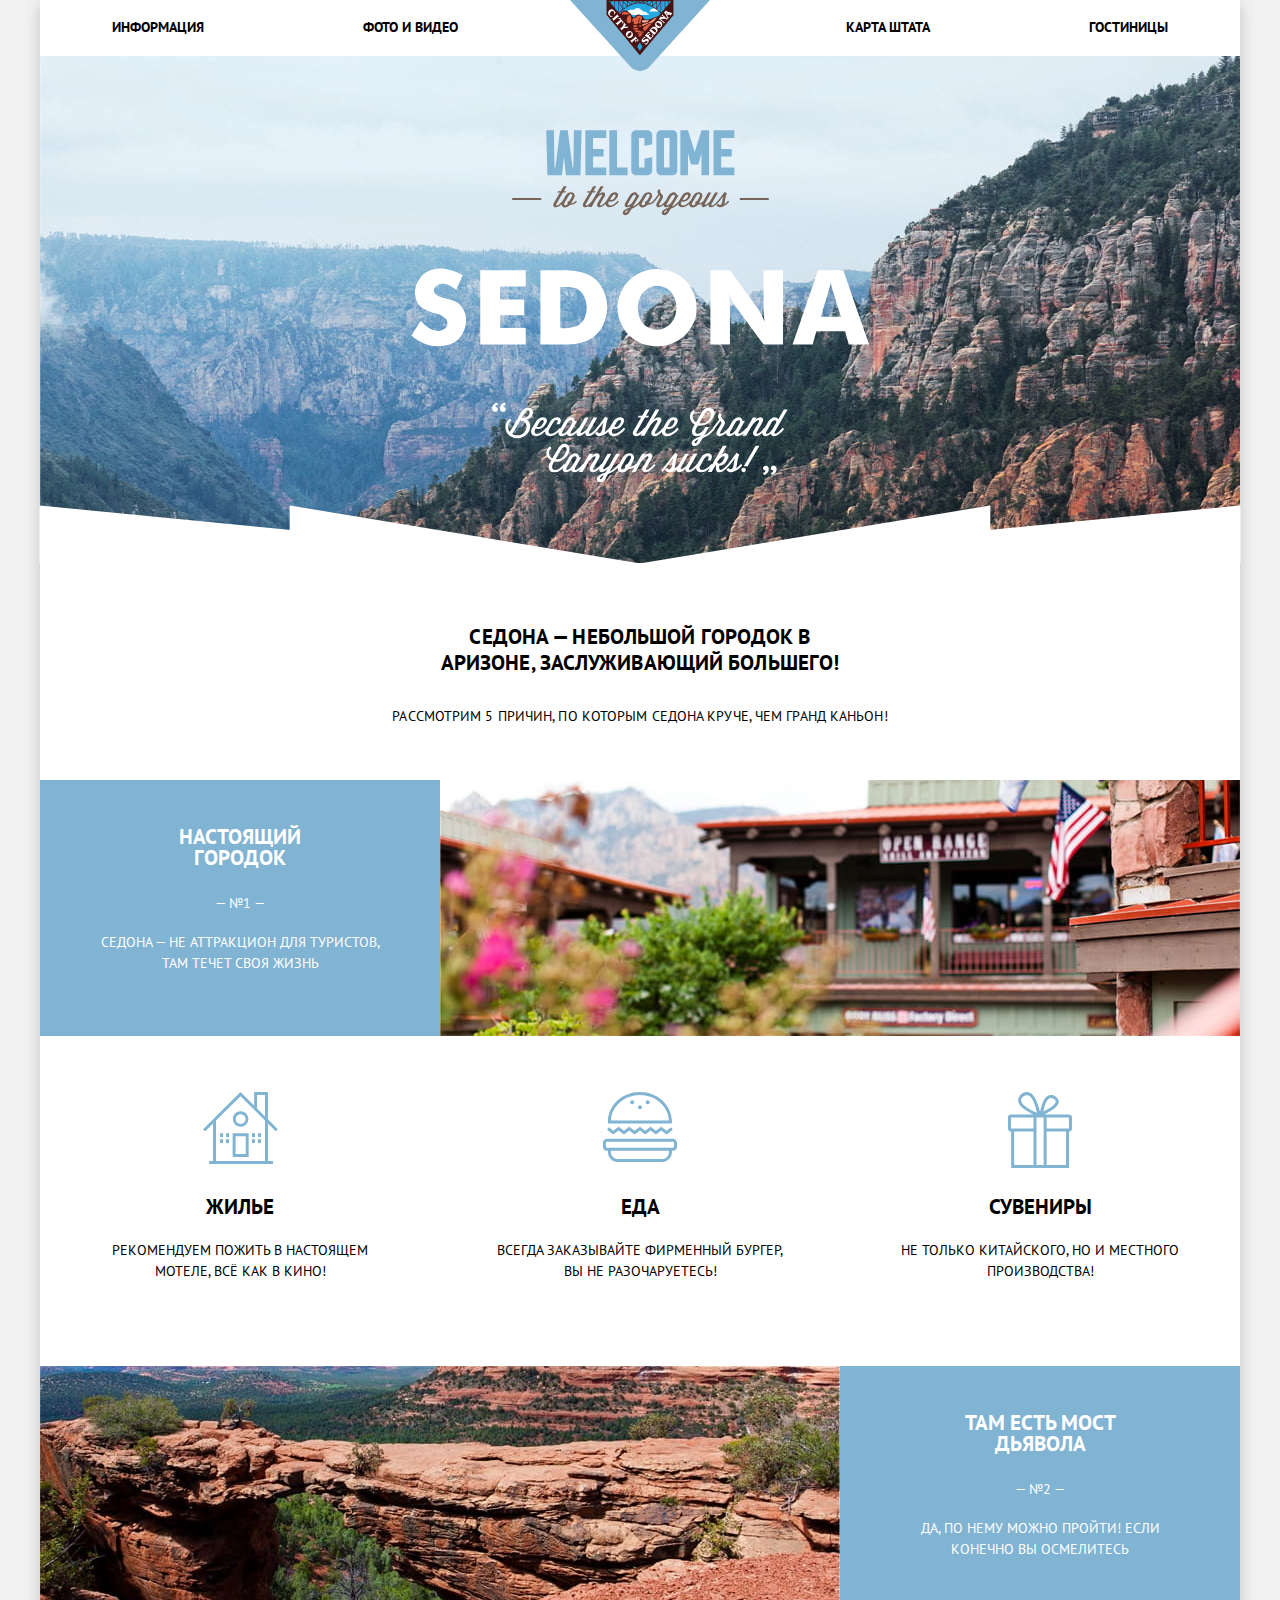
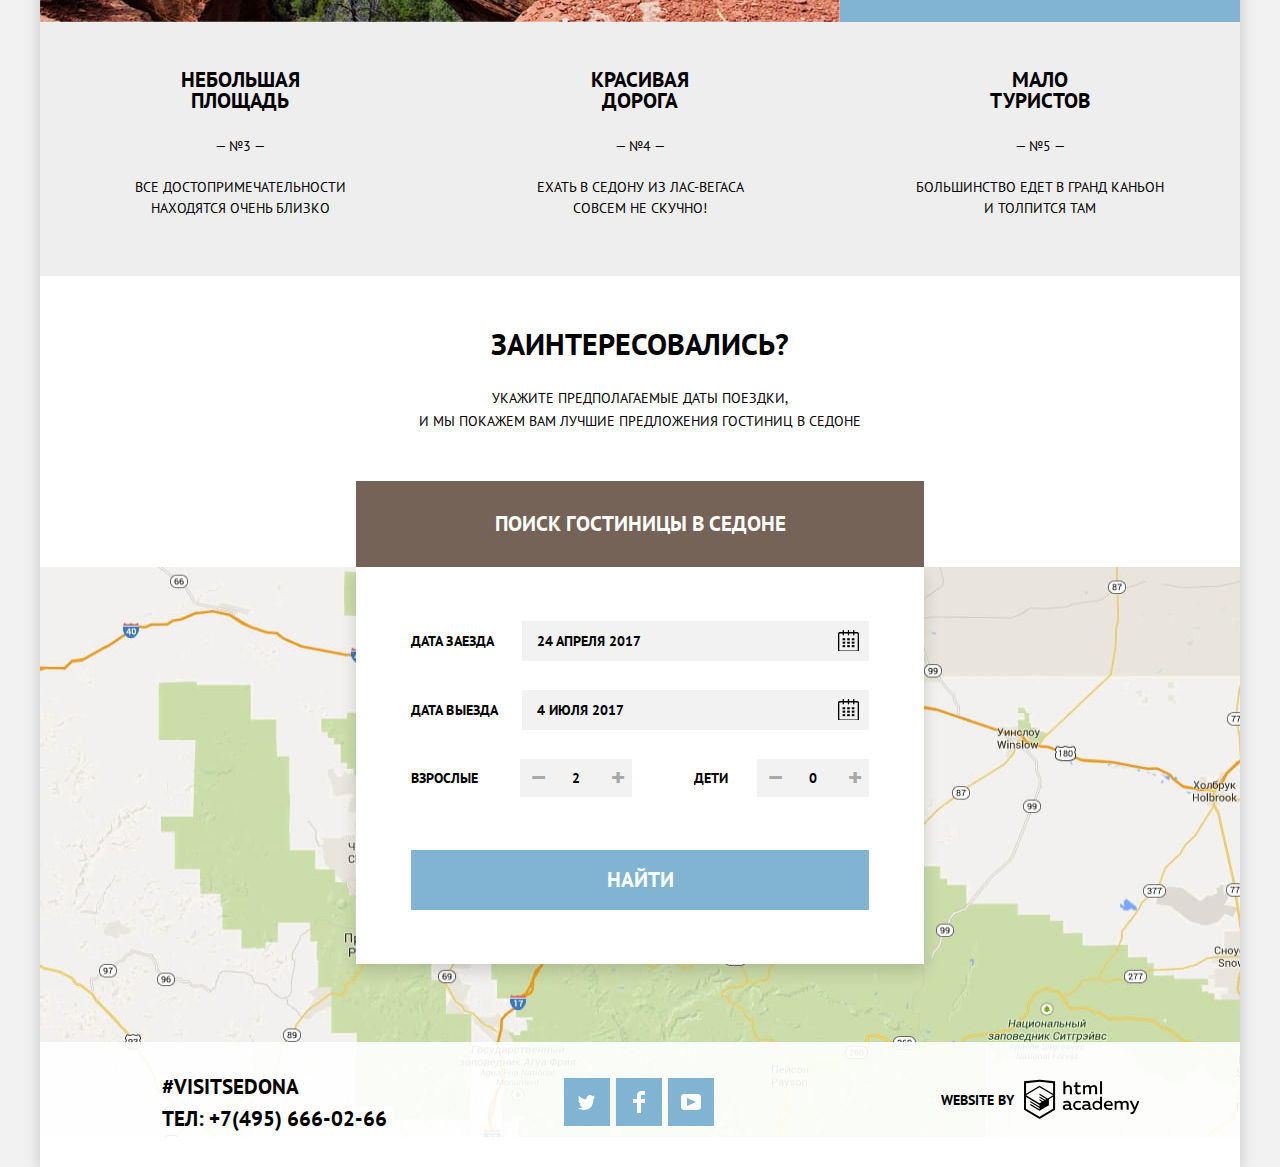
==== commit 3bce7d1a: "правки после попытки сдачи 1" ====
--- a/index.html
+++ b/index.html
@@ -5,13 +5,13 @@
     <title>Город «Седона»</title>
     <link href="https://fonts.googleapis.com/css?family=PT+Sans:400,700&display=swap&subset=cyrillic" rel="stylesheet">
     <link rel="stylesheet" type="text/css" href="css/normalize.css" />
-    <link rel="stylesheet" type="text/css" href="css/style.min.css" />
+    <link rel="stylesheet" type="text/css" href="css/style.css" />
   </head>
   <body>
     <div class="white-background">
       <header class="main-header">
         <a class="logo-block" href="#">
-          <img src="img/logo.png" width="140" height="71" alt="Логотип города «Седона»">
+          <img src="img/logo.svg" width="140" height="71" alt="Логотип города «Седона»">
         </a>
         <nav class="main-navigation">
           <ul class="flex-block__between">
@@ -26,7 +26,7 @@
         <section class="greeting-header">
           <h1 class="visually-hidden">Welcome to the gargeous sedona</h1>
           <div class="greeting-header__img-block">
-            <img class="greeting-header__img" src="img/welcome.png" width="459" height="353" alt="Welcome to the gargeous sedona" />
+            <img class="greeting-header__img" src="img/welcome.svg" width="459" height="353" alt="Welcome to the gargeous sedona" />
           </div>
         </section>
         <section class="advantages">
@@ -49,22 +49,19 @@
 
           <div class="flex-block__center">
             <div class="advantages-block white-back">
-              <img src="img/icon-house.svg" width="75" height="72" alt="Дом" />
-              <h3>Жилье</h3>
+              <h3 class="icon-house">Жилье</h3>
               <p>
                 Рекомендуем пожить в настоящем мотеле, всё как в кино!
               </p>
             </div>
             <div class="advantages-block white-back">
-              <img src="img/icon-burger.svg" width="74" height="70" alt="Бургер" />
-              <h3>Еда</h3>
+              <h3 class="icon-burger">Еда</h3>
               <p>
                 Всегда заказывайте фирменный бургер, вы не разочаруетесь!
               </p>
             </div>
             <div class="advantages-block white-back">
-              <img src="img/icon-gift.svg" width="64" height="76" alt="Подарок" />
-              <h3>Сувениры</h3>
+              <h3 class="icon-gift">Сувениры</h3>
               <p>
                 Не только китайского, но и местного производства!
               </p>
@@ -116,12 +113,12 @@
           <div class="hotel-search__form-block">
             <button id="buttonSearchHotel" class="button button-big" type="button">Поиск гостиницы в седоне</button>
             <form class="hotel-search__form open" action="#" method="post">
-              <p>
+              <p class="arrival-date">
                 <label>
                   <span>Дата заезда</span> <input type="text" name="arrivalDate" value="24 апреля 2017" />
                 </label>
               </p>
-              <p>
+              <p class="departure-date">
                 <label>
                   <span>Дата выезда </span><input type="text" name="departureDate" value="4 июля 2017" />
                 </label>
@@ -133,7 +130,7 @@
                   <input type="number" name="adults" min="1" value="2" />
                   <span class="plus">+</span>
                 </label>
-                <label>
+                <label class="children">
                   Дети
                   <span class="minus">—</span>
                   <input type="number" name="children" min="0" value="0" />
@@ -144,8 +141,8 @@
             </form>
           </div>
           <div class="map">
-            <iframe src="https://yandex.ru/map-widget/v1/-/CKaevUOd" width="1200" height="570" allowfullscreen></iframe>
-            <img src="img/map.jpg" width="1200" height="570" alt="Местоположение города Седона на карте" />
+            <iframe src="https://yandex.ru/map-widget/v1/-/CKaevUOd" width="1200" height="594" allowfullscreen></iframe>
+            <img src="img/map.jpg" width="1200" height="594" alt="Местоположение города Седона на карте" />
           </div>
         </section>
       </main>
@@ -157,17 +154,21 @@
             Тел: <a title="Телефон" href="tel:+74956660266">+7(495) 666-02-66</a>
           </p>
         </div>
-        <div class="social">
-          <ul>
-            <li class="twitter"><a href="#"><img src="img/twitter.svg" width="17" height="15" alt="twitter" /></a></li>
-            <li class="fb"><a href="#"><img src="img/facebook.svg" width="12" height="22" alt="facebook" /></a></li>
-            <li class="youtube"><a href="#"><img src="img/youtube.svg" width="20" height="16" alt="youtube" /></a></li>
-          </ul>
-        </div>
+        <ul class="social">
+          <li class="twitter">
+            <a title="Иконка twitter" href="#"></a>
+          </li>
+          <li class="fb">
+            <a title="Иконка facebook" href="#"></a>
+          </li>
+          <li class="youtube">
+            <a title="Иконка youtube" href="#"></a>
+          </li>
+        </ul>
         <p class="make">
           <span>Website by</span>
-          <a href="https://htmlacademy.ru">
-            <svg width="115" height="41" id="Layer_1" data-name="Layer 1" xmlns="http://www.w3.org/2000/svg" viewBox="0 0 113 39">
+          <a class="icon-htmlacademy" href="https://htmlacademy.ru/intensive/htmlcss">
+            <svg class="svg-htmlacademy" width="115" height="41" id="Layer_1" data-name="Layer 1" xmlns="http://www.w3.org/2000/svg" viewBox="0 0 113 39">
               <title>logo_name</title>
               <path d="M401.93,351.51a2.07,2.07,0,0,0,.58-0.11v1.4a3.41,3.41,0,0,1-1.24.22,1.75,1.75,0,0,1-1.75-1,5.08,5.08,0,0,1-3.3,1.13c-1.59,0-3.06-.87-3.06-2.68,0-2.24,2.08-2.93,3.9-2.93a11.63,11.63,0,0,1,2.28.26v-0.31c0-1.09-.8-1.86-2.3-1.86a7.79,7.79,0,0,0-3.15.67v-1.79a10.72,10.72,0,0,1,3.35-.58c2.48,0,4,1.18,4,3.83v3.14A0.57,0.57,0,0,0,401.93,351.51Zm-6.76-1.19a1.42,1.42,0,0,0,1.64,1.29,3.56,3.56,0,0,0,2.53-1V349.1a10.21,10.21,0,0,0-1.9-.22C396.34,348.89,395.17,349.23,395.17,350.33Z" transform="translate(-355.09 -323.29)" fill="#000" />
               <path d="M408.15,343.91a5.29,5.29,0,0,1,2.7.67v1.79a4.28,4.28,0,0,0-2.42-.73,2.89,2.89,0,1,0,0,5.76,5.26,5.26,0,0,0,2.55-.67v1.8a6.58,6.58,0,0,1-2.9.6,4.42,4.42,0,0,1-4.72-4.54A4.54,4.54,0,0,1,408.15,343.91Z" transform="translate(-355.09 -323.29)" fill="#000" />
@@ -186,6 +187,6 @@
         </p>
       </footer>
     </div>
-    <script src="js/scripts.min.js"></script>
+    <script src="js/scripts.js"></script>
   </body>
 </html>
--- a/css/style.css
+++ b/css/style.css
@@ -0,0 +1,1077 @@
+body {
+  margin: 0;
+  padding: 0;
+  font-family: "PT Sans", "Arial", sans-serif;
+  font-size: 14px;
+  line-height: 21px;
+  font-weight: bold;
+  color: #000;
+  text-transform: uppercase;
+  background-color: #f2f2f2;
+  position: relative;
+}
+
+a {
+  text-decoration: none;
+}
+
+img {
+  max-width: 100%;
+  height: auto;
+}
+
+.main-header {
+  background-color: #fff;
+  position: relative;
+  z-index: 1;
+}
+
+.white-background {
+  max-width: 1200px;
+  margin: 0px auto;
+  background-color: #fff;
+  box-shadow: 0px 5px 15px 0 rgba(0, 1, 1, 0.2);
+}
+
+.visually-hidden {
+  position: absolute;
+  clip: rect(1px 1px 1px 1px); /* IE6, IE7 */
+  clip: rect(1px, 1px, 1px, 1px);
+  padding: 0;
+  border: 0;
+  height: 1px;
+  width: 1px;
+  overflow: hidden;
+}
+
+.clear {
+  clear: both;
+}
+
+input {
+  overflow: hidden;
+}
+
+.button {
+  font: inherit;
+  text-align: center;
+  color: #fff;
+  vertical-align: middle;
+  text-transform: uppercase;
+  background-color: #766357;
+  border: none;
+  font-weight: bold;
+}
+
+.button:hover {
+  background-color: #604e43;
+  cursor: pointer;
+}
+
+.button:focus,
+.button:active {
+  background-color: #503e33;
+  color: #857871;
+  outline: none;
+}
+
+.button-blue {
+  background-color: #81b3d2;
+}
+
+.button-blue:hover {
+  background-color: #669ec0;
+}
+
+.button-blue:focus,
+.button-blue:active {
+  background-color: #5496bd;
+  color: #7aadcb;
+}
+
+.button-transparent {
+  font-weight: normal;
+  background-color: transparent;
+  color: #fff;
+  border: solid 2px #ffffff;
+  display: block;
+  margin: 0 auto 10px;
+  padding: 6px 35px;
+  font-size: 14px;
+  line-height: 20px;
+  border-radius: 2px;
+  cursor: pointer;
+}
+
+.button-transparent:hover,
+.button-transparent:focus,
+.button-transparent:active {
+  background-color: #fff;
+  color: #000;
+}
+
+.button-big {
+  font-size: 21px;
+  line-height: 26px;
+}
+
+.button-more-details {
+  padding: 4px 17px;
+  display: inline-block;
+  margin-bottom: 5px;
+  vertical-align: top;
+  max-width: 700px;
+}
+
+.button-booking {
+  padding: 4px 17px;
+  max-width: 700px;
+}
+
+/*навигаия по сайту*/
+.logo-block {
+  position: absolute;
+  top: 0;
+  left: 0;
+  right: 0;
+  margin: 0 auto;
+  display: block;
+  max-width: 140px;
+}
+.main-navigation {
+  font-size: inherit;
+  line-height: 26px;
+  background-color: #fff;
+}
+
+.main-navigation ul {
+  list-style: none;
+  margin: 0;
+  padding: 0;
+}
+
+.flex-block__between li:nth-child(2) {
+  padding-right: 230px;
+}
+
+.main-navigation a {
+  color: #000;
+  padding: 14px 72px 16px;
+  display: block;
+}
+
+.main-navigation a:hover {
+  color: #81b3d2;
+}
+
+.main-navigation a:focus {
+  color: #b2b2b2;
+}
+
+.main-navigation a:active {
+  color: #766357;
+}
+
+.navigation-active a {
+  color: #766357;
+}
+  /*блок шапка-заголовок*/
+  .greeting-header {
+    background-color: #81b3d3;
+    background-image: url("../img/background.jpg");
+    background-position: top center;
+    background-repeat: no-repeat;
+    max-width: 1200px;
+    height: 507px;
+    background-size: cover;
+    display: flex;
+    align-items: center;
+    justify-content: center;
+    flex-wrap: wrap;
+    position: relative;
+  }
+
+.greeting-header::after {
+  content: "";
+  background-image: url("../img/polygon.png");
+  background-position: bottom center;
+  background-repeat: no-repeat;
+  width: 1202px;
+  height: 60px;
+  background-size: contain;
+  bottom: -1px;
+  position: absolute;
+}
+
+/*преимущества*/
+.advantages h2 {
+  text-align: center;
+  font-size: inherit;
+  line-height: 26px;
+  font-weight: normal;
+  margin: 27px auto 51px;
+  letter-spacing: 0.1px;
+}
+
+.advantages__text {
+  text-align: center;
+  font-size: 21px;
+  line-height: 26px;
+  max-width: 440px;
+  margin: 61px auto 0;
+  letter-spacing: 0.11px;
+}
+
+.advantages-block {
+  line-height: 21px;
+  text-align: center;
+  color: #fff;
+  font-family: inherit;
+}
+
+.flex-block__center {
+  display: flex;
+  justify-content: center;
+  flex-wrap: wrap;
+  align-items: stretch;
+}
+
+.flex-block__between {
+  display: flex;
+  justify-content: space-between;
+  flex-wrap: wrap;
+  align-items: stretch;
+}
+
+.advantages-block h3 {
+  font-size: 21px;
+  line-height: 21px;
+  max-width: 151px;
+  margin: 0 auto;
+}
+
+.blue-back {
+  max-width: 400px;
+  width: 100%;
+  background-color: #81b3d2;
+  color: #fff;
+  display: flex;
+  align-items: center;
+  justify-content: center;
+  flex-direction: column;
+  flex-wrap: wrap;
+  padding: 33px 0 50px;
+}
+
+.grey-back {
+  max-width: 400px;
+  width: 100%;
+  background-color: #eee;
+  color: #000;
+  padding: 47px 0 57px;
+}
+
+
+.advantages-block.grey-back p {
+  max-width: 261px;
+}
+
+.grey-back h3 {
+  margin-bottom: 25px;
+}
+
+.advantages-block.grey-back > p:nth-child(2) {
+  margin-bottom: 20px;
+}
+
+.advantages-block.white-back h3 {
+  margin: 0 auto 23px;
+  background-position-x: center;
+  background-repeat: no-repeat;
+  padding-top: 104px;
+}
+
+.icon-house {
+  background-image: url("../img/icon-house.svg");
+}
+
+.icon-burger {
+  background-image: url("../img/icon-burger.svg");
+}
+
+.icon-gift {
+  background-image: url("../img/icon-gift.svg");
+}
+
+.white-back {
+  max-width: 400px;
+  width: 100%;
+  background-color: #fff;
+  color: #000;
+  padding: 56px 0 84px;
+}
+
+.blue-back h3 {
+  margin-bottom: 25px;
+}
+
+.blue-back p:nth-child(1) {
+  margin-bottom: 18px;
+}
+
+.advantages-block p {
+  font-size: 14px;
+  font-weight: normal;
+  max-width: 305px;
+  margin: 0 auto;
+}
+
+.block-about .block-about__number {
+  margin-bottom: 18px;
+}
+
+/*поиск гостиницы*/
+.hotel-search {
+  background-color: #fff;
+}
+
+.hotel-search__form-block {
+  max-width: 568px;
+  margin: 0 auto;
+  position: relative;
+}
+
+.hotel-search__form-block button {
+  width: 100%;
+  padding: 30px 0;
+  z-index: 5;
+  position: relative;
+}
+
+.hotel-search__subtitle {
+  font-size: 30px;
+  line-height: 36px;
+  text-align: center;
+  margin: 50px auto 0;
+}
+
+.hotel-search__text {
+  font-size: inherit;
+  line-height: 23px;
+  text-align: center;
+  font-weight: normal;
+  margin: 25px auto 48px;
+}
+
+.hotel-search__form {
+  background-color: #fff;
+  max-width: 458px;
+  margin: 0 auto;
+  padding: 54px 55px;
+  box-shadow: 0px 7px 15px 0 rgba(0, 1, 1, 0.15);
+  position: absolute;
+  left: 0;
+  right: 0;
+  top: 86px;
+  display: none;
+  z-index: 4;
+}
+
+.hotel-search__form input[type="number"]::-webkit-outer-spin-button,
+.hotel-search__form input[type="number"]::-webkit-inner-spin-button {
+  -webkit-appearance: none;
+  margin: 0;
+}
+
+.hotel-search__form input[type="number"] {
+  -moz-appearance: textfield;
+}
+
+.hotel-search__form input[type="number"]:hover,
+.hotel-search__form input[type="number"]:focus {
+  -moz-appearance: number-input;
+  -moz-appearance: date-input;
+}
+
+.hotel-search__form input[type=number]::-webkit-inner-spin-button,
+.hotel-search__form input[type=number]::-webkit-outer-spin-button {
+  -webkit-appearance: none;
+  margin: 0;
+}
+
+.hotel-search__form p {
+  display: flex;
+  flex-wrap: wrap;
+  justify-content: space-between;
+  align-content: center;
+  margin: 0 0 29px;
+}
+
+.hotel-search__form .guests {
+  margin-bottom: 53px;
+}
+
+.hotel-search__form button {
+  padding: 17px 0;
+}
+
+.hotel-search__form input {
+  background-color: #f2f2f2;
+  border: solid 2px #f2f2f2;
+  margin-left: 21px;
+  height: 34px;
+  font-size: 14px;
+  font-weight: bold;
+  line-height: 26px;
+  padding-left: 13px;
+}
+
+.arrival-date label,
+.departure-date label {
+  width: 100%;
+  position: relative;
+  letter-spacing: 0.1px;
+  display: flex;
+  flex-wrap: wrap;
+  justify-content: space-between;
+  align-items: center;
+}
+
+.arrival-date label::after,
+.departure-date label::after {
+  content: "";
+  position: absolute;
+  top: 9px;
+  right: 9px;
+  width: 22px;
+  height: 21px;
+  background-image: url("../img/calendar.svg");
+  background-repeat: no-repeat;
+  color: transparent;
+}
+
+.arrival-date input,
+.departure-date input {
+  padding-right: 33px;
+  width: 100%;
+  max-width: 297px;
+  pointer-events: none;
+  text-transform: uppercase;
+}
+
+.hotel-search__form input:hover {
+  background-color: #ebebeb;
+  border: solid 2px #ebebeb;
+}
+
+.hotel-search__form input:focus,
+.hotel-search__form input:active {
+  background-color: #fff;
+  border: solid 2px #e5e5e5;
+  outline: none;
+}
+
+.guests label {
+  position: relative;
+}
+
+.minus,
+.plus {
+  position: absolute;
+  font-size: 27px;
+  color: #a9a9a9;
+}
+
+.minus {
+  font-size: 21px;
+  top: 7px;
+  right: 85px;
+}
+
+.plus {
+  top: 8px;
+  right: 7px;
+}
+
+.minus:hover,
+.plus:hover {
+  cursor: pointer;
+}
+
+.guests input {
+  max-width: 112px;
+  margin-left: 38px;
+  text-align: center;
+  padding: 0 30px;
+  box-sizing: border-box;
+  height: 38px;
+}
+
+.children input {
+  margin-left: 25px;
+}
+
+/*footer*/
+.main-footer {
+  background-color: rgba(255,255,255,0.9);
+  display: flex;
+  justify-content: space-around;
+  align-items: center;
+  flex-wrap: wrap;
+  min-height: 110px;
+  padding: 8px 20px 0 20px;
+}
+
+.main-footer__index {
+  position: absolute;
+  left: 0;
+  right: 0;
+  width: 100%;
+  max-width: 1200px;
+  margin: 0 auto;
+  bottom: 0;
+  padding: 0;
+  min-height: 125px;
+  z-index: 3;
+}
+
+.map {
+  position: relative;
+}
+
+.map iframe {
+  z-index: 2;
+  position: relative;
+  border: none;
+}
+
+.map img {
+  position: absolute;
+  top: 0;
+  left: 0;
+  z-index: 1;
+  max-height: 570px;
+}
+
+.main-footer__catalog {
+  min-height: 122px;
+}
+
+
+.footer__hashtag {
+  margin: -4px 0 6px 36px;
+}
+
+.footer__block-phone {
+  font-size: 21px;
+  line-height: 26px;
+  max-width: 300px;
+}
+
+.footer__phone {
+  margin: 0 0 0 36px;
+}
+
+.footer__phone a {
+  color: #000;
+}
+
+.footer__phone a:hover {
+  color: #81b3d2;
+}
+
+.footer__phone a:focus,
+.footer__phone a:active {
+  color: #bdbbbc;
+  outline: none;
+}
+
+.social {
+  padding: 0 56px 0 0;
+  max-width: 160px;
+  margin: 0;
+  display: flex;
+  justify-content: space-between;
+  align-items: center;
+  flex-wrap: wrap;
+}
+
+.social li {
+  width: 46px;
+  height: 48px;
+  background: #81b3d2;
+  margin-bottom: 5px;
+  margin-left: 6px;
+  list-style-type: none;
+  background-repeat: no-repeat;
+  background-position-x: center;
+  background-position-y: center;
+}
+
+.social a {
+  display: flex;
+  justify-content: center;
+  height: 100%;
+  align-items: center;
+}
+
+.social li:hover {
+  background-color: #669ec0;
+}
+
+.social li:focus,
+.social li:active {
+  background-color: #5496bd;
+  outline: none;
+}
+
+.social .twitter {
+  background-image: url("../img/twitter.svg");
+}
+
+.social .twitter:focus,
+.social .twitter:active {
+  background-image: url("../img/twitter-blue.svg");
+}
+
+.social .fb {
+  background-image: url("../img/facebook.svg");
+}
+
+.social .fb:focus,
+.social .fb:active {
+  background-image: url("../img/facebook-blue.svg");
+}
+
+.social .youtube {
+  background-image: url("../img/youtube.svg");
+}
+
+.social .youtube:focus,
+.social .youtube:active {
+  background-image: url("../img/youtube-blue.svg");
+}
+
+.make {
+  font-size: inherit;
+  line-height: 12px;
+  text-align: center;
+  max-width: 220px;
+  display: flex;
+  flex-wrap: wrap;
+  align-items: center;
+  margin-top: 4px;
+  margin-right: 16px;
+}
+
+.make span {
+  margin-right: 10px;
+}
+
+.icon-htmlacademy {
+  vertical-align: middle;
+}
+
+.icon-htmlacademy:hover svg {
+  fill: #81b3d2;
+}
+
+.icon-htmlacademy:focus svg,
+.icon-htmlacademy:active svg {
+  fill: #bdbbbc;
+}
+
+.svg-htmlacademy path,
+.svg-htmlacademy rect {
+  fill: inherit;
+}
+
+/*--------------------------------------*/
+/*Каталог*/
+.filter {
+  background-color: #709cc3;
+  background-image: url("../img/filter-background.jpg");
+  background-repeat: no-repeat;
+  color: #fff;
+  display: flex;
+  justify-content: space-between;
+  align-items: center;
+  flex-wrap: wrap;
+  min-height: 217px;
+  padding: 0 70px;
+}
+
+.filter__item:first-child {
+  display: flex;
+  justify-content: space-between;
+  align-items: center;
+  flex-wrap: wrap;
+  min-width: 390px;
+}
+
+.filter__item:last-child {
+  min-width: 319px;
+}
+
+.filter__item:last-child .filter__item_title {
+  margin: 0 0 10px;
+}
+
+.filter__item_title {
+  font-size: 16px;
+  line-height: 21px;
+  margin: 22px 0;
+}
+
+.price-controls {
+  position: relative;
+  height: 34px;
+  margin-bottom: 20px;
+  font-size: 0;
+  border: solid 2px #fff;
+  border-radius: 2px;
+}
+
+.price-controls::after {
+  content: "";
+  position: absolute;
+  top: 50%;
+  left: 50%;
+  width: 2px;
+  height: 22px;
+  background: #ffffff;
+  transform: translate(-50%, -50%);
+}
+
+.price-controls label {
+  display: inline-block;
+  font-size: 14px;
+  line-height: 33px;
+  vertical-align: top;
+  cursor: pointer;
+  font-weight: normal;
+}
+
+.price-controls .min-price,
+.price-controls .max-price {
+  width: 90px;
+  padding-left: 61px;
+}
+
+.price-controls input {
+  width: 50px;
+  margin: 0;
+  color: inherit;
+  font: inherit;
+  background: none;
+  border: none;
+}
+
+.range-controls {
+  position: relative;
+  margin-bottom: 32px;
+}
+
+.range-controls .scale {
+  height: 2px;
+  background: rgba(255, 255, 255, 0.3);
+}
+
+.range-controls .bar {
+  width: 80%;
+  height: 2px;
+  background: #ffffff;
+}
+
+.range-toggle {
+  position: absolute;
+  top: -9px;
+  width: 4px;
+  height: 4px;
+  background: #ababab;
+  border: 8px solid #ffffff;
+  border-radius: 50%;
+  box-shadow: 0 2px 1px 0 rgba(0, 1, 1, 0.2);
+  cursor: pointer;
+}
+
+.range-toggle:hover {
+  border: 10px solid #ffffff;
+  top: -11px;
+}
+
+.range-toggle-min {
+  left: 0;
+}
+
+.range-toggle-max {
+  left: 80%;
+}
+
+.filter__item:first-child input[type="checkbox"] {
+  display: none;
+}
+
+.filter__item:first-child label {
+  font-size: 14px;
+  line-height: 21px;
+  font-weight: normal;
+  cursor: default;
+  padding: 0 0 22px 0;
+  vertical-align: middle;
+  display: block;
+}
+
+.filter__item:first-child label::before {
+  content: "";
+  color: #fff;
+  display: inline-block;
+  margin-right: 15px;
+  position: relative;
+  width: 25px;
+  height: 25px;
+  border: none;
+  vertical-align: top;
+  background-image: url("../img/checkbox-off.svg");
+  background-repeat: no-repeat;
+}
+
+.filter__item:first-child input:checked + label::before {
+  background-image: url("../img/checkbox-on.svg");
+  background-repeat: no-repeat;
+}
+
+.filter__item:first-child input:disabled + label::before {
+  background-image: url("../img/checkbox-off-disable.svg");
+  background-repeat: no-repeat;
+}
+
+.filter__item:first-child input:disabled:checked + label::before {
+  background-image: url("../img/checkbox-on-disable.svg");
+  background-repeat: no-repeat;
+}
+
+.sorting {
+  display: flex;
+  justify-content: space-between;
+  flex-wrap: wrap;
+  padding: 30px 72px 26px;
+}
+
+.found-block {
+  display: flex;
+  flex-wrap: wrap;
+  align-items: baseline;
+  max-width: 1000px;
+}
+
+.found-block__found {
+  font-size: 21px;
+  line-height: 26px;
+  color: #000;
+  margin-right: 47px;
+}
+
+.found-block__title {
+  font-size: 12px;
+  line-height: 18px;
+  color: #000;
+  font-weight: normal;
+  margin-right: 40px;
+}
+
+.found-block a,
+.arrow-block a {
+  color: rgba(0, 0, 0, 0.3);
+  font-size: 12px;
+  line-height: 14px;
+  font-weight: normal;
+  margin-right: 33px;
+  border-bottom: 1px dotted #81b3d2;
+  margin-bottom: 5px;
+}
+
+.arrow-block a {
+  font-size: 16px;
+  margin: 0;
+  display: inline-block;
+  vertical-align: sub;
+  border: none;
+}
+
+.found-block a:focus,
+.arrow-block a:active {
+  color: #81b3d2;
+  border-bottom: none;
+}
+
+.arrow-block .active {
+  color: #81b3d2;
+  border-bottom: none;
+}
+
+.found-block a:hover {
+  color: #81b3d2;
+  border-bottom: 1px dotted #81b3d2;
+}
+
+.arrow-block a:hover,
+.found-block a:active {
+  border-bottom: none;
+  color: #000;
+}
+
+.found-block .active {
+  border-bottom: none;
+  color: #81b3d2;
+}
+
+.arrow-block a:focus,
+.arrow-block a:active {
+  color: #81b3d2;
+}
+
+.hotel-list {
+  padding: 0;
+  margin: 0;
+}
+
+.hotel-list li {
+  border-bottom: 1px solid #e5e5e5;
+  list-style: none;
+  display: flex;
+  justify-content: space-between;
+  flex-wrap: wrap;
+  padding: 10px 73px 23px 75px;
+}
+
+.hotel-list li:first-child {
+  border-top: 1px solid #e5e5e5;
+}
+
+.hotel-list__title {
+  font-size: 16px;
+  line-height: 16px;
+  color: #000;
+  display: block;
+  letter-spacing: 1.5px;
+}
+
+.hotel-list__title:hover {
+  color: #81b3d2;
+}
+
+.hotel-list__title:focus,
+.hotel-list__title:active {
+  color: rgba(0, 0, 0, 0.3);
+  outline: none;
+}
+
+.hotel-list__about {
+  display: flex;
+  align-items: center;
+  justify-content: space-between;
+  flex-wrap: wrap;
+  max-width: 890px;
+}
+
+.hotel-list__about img {
+  margin-top: 16px;
+  max-width: 135px;
+  max-height: 90px;
+}
+
+.hotel-list__about div {
+  margin-left: 29px;
+  max-width: 700px;
+}
+
+.hotel-list__text {
+  font-size: 14px;
+  line-height: 16px;
+  font-weight: normal;
+}
+
+.hotel-list__text span {
+  margin-left: 35px;
+}
+
+.hotel-list__rating {
+  color: #666;
+  font-size: inherit;
+  line-height: inherit;
+  text-align: center;
+  background-color: #f2f2f2;
+  max-width: 110px;
+  margin-top: 47px;
+  margin-bottom: 0;
+  padding: 4px 11px;
+  font-weight: normal;
+}
+
+.block-rating {
+  max-width: 125px;
+  display: flex;
+  flex-flow: column;
+}
+
+.block-stars {
+  margin-top: 20px;
+  display: flex;
+  justify-content: flex-end;
+  flex-wrap: wrap;
+}
+
+.block-stars img:not(:last-child) {
+  margin-right: 5px;
+}
+
+/*стили для js*/
+.open {
+  display: block;
+  -webkit-animation: bounce 0.6s;
+  animation: bounce 0.6s;
+}
+
+input.error {
+  border-color: red;
+}
+
+@keyframes bounce {
+  0% {
+    transform: translateY(-85px);
+  }
+
+  100% {
+    transform: translateY(0);
+  }
+}
+
+
+/*стили для IE 11*/
+@media all and (-ms-high-contrast: none), (-ms-high-contrast: active) {
+  .logo-block {
+    margin-left: -70px;
+    left: 50%;
+  }
+
+  .greeting-header::after {
+    left: -1.33px;
+  }
+
+  .greeting-header {
+    height: 508px;
+  }
+
+  .price-controls label {
+    line-height: 28px;
+  }
+
+  .main-footer {
+    height: 110px;
+  }
+
+  .arrival-date input, .departure-date input {
+    max-width: 295px;
+  }
+}
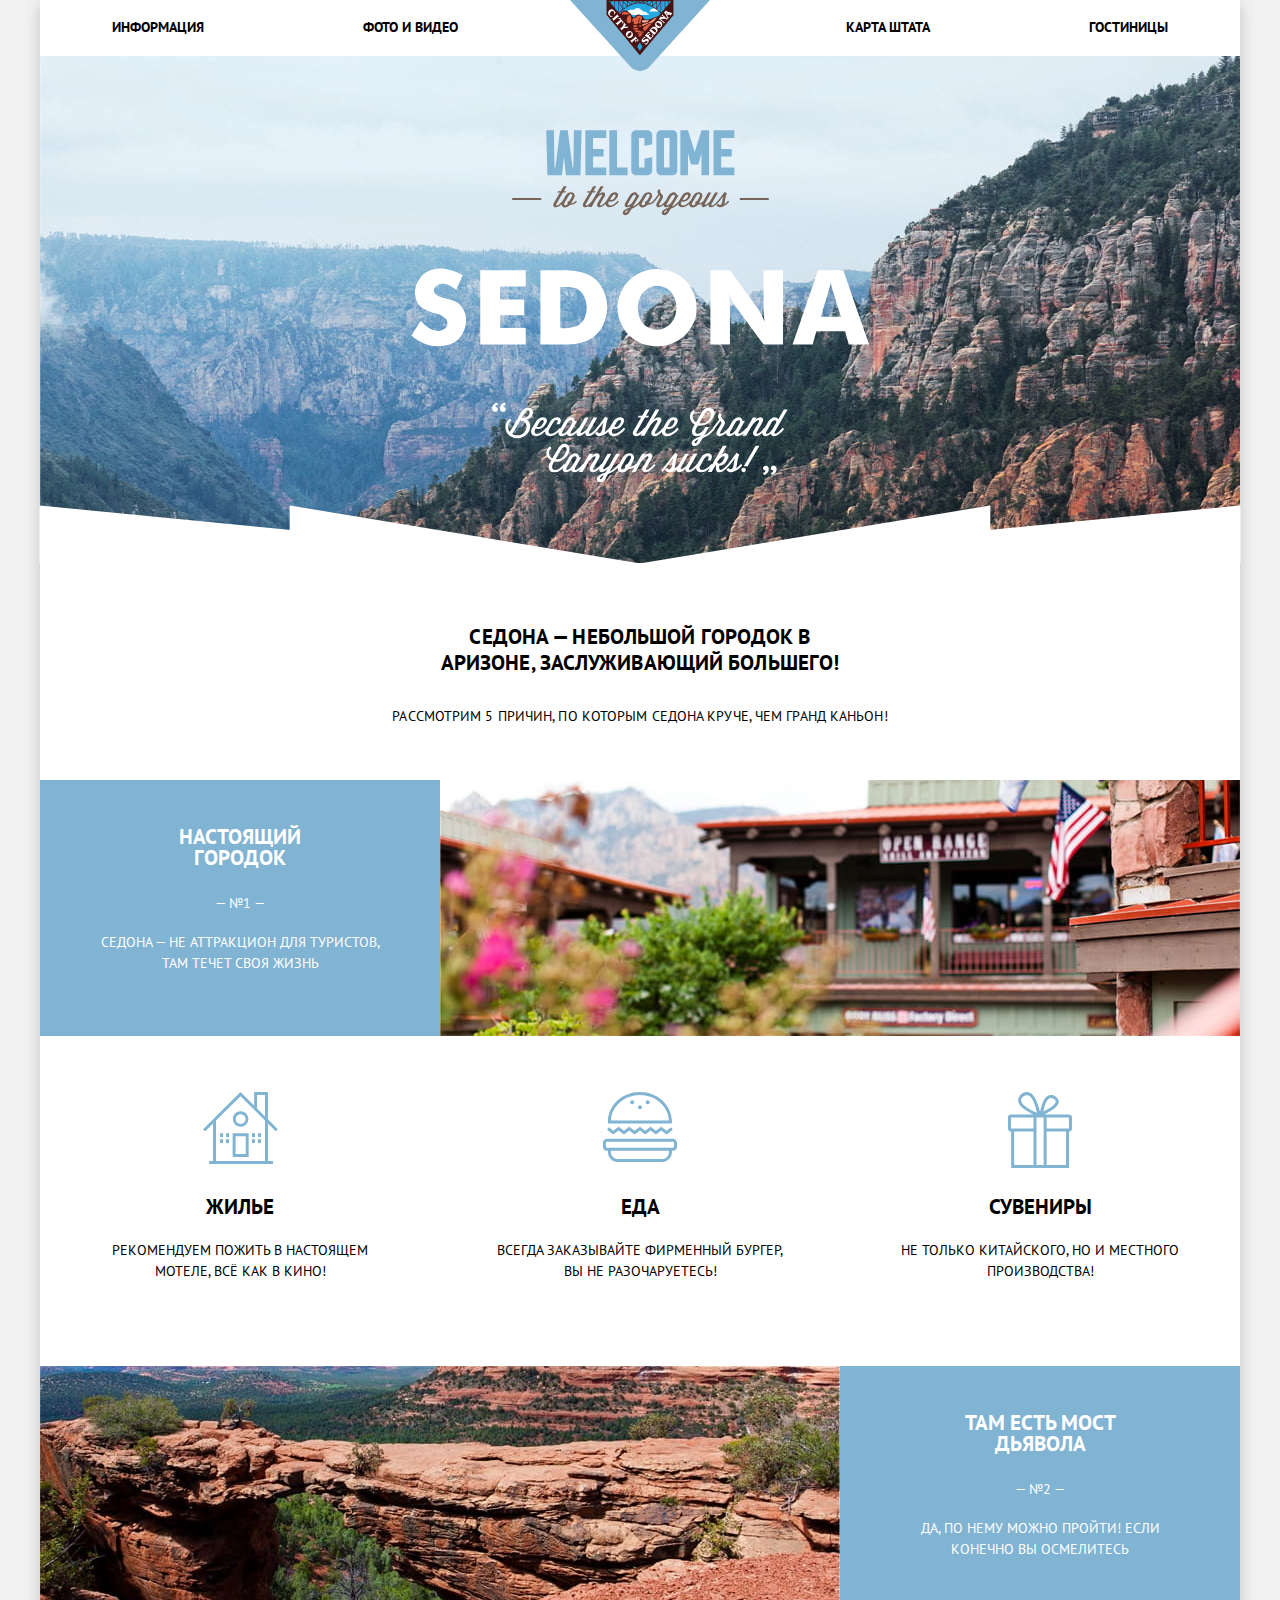
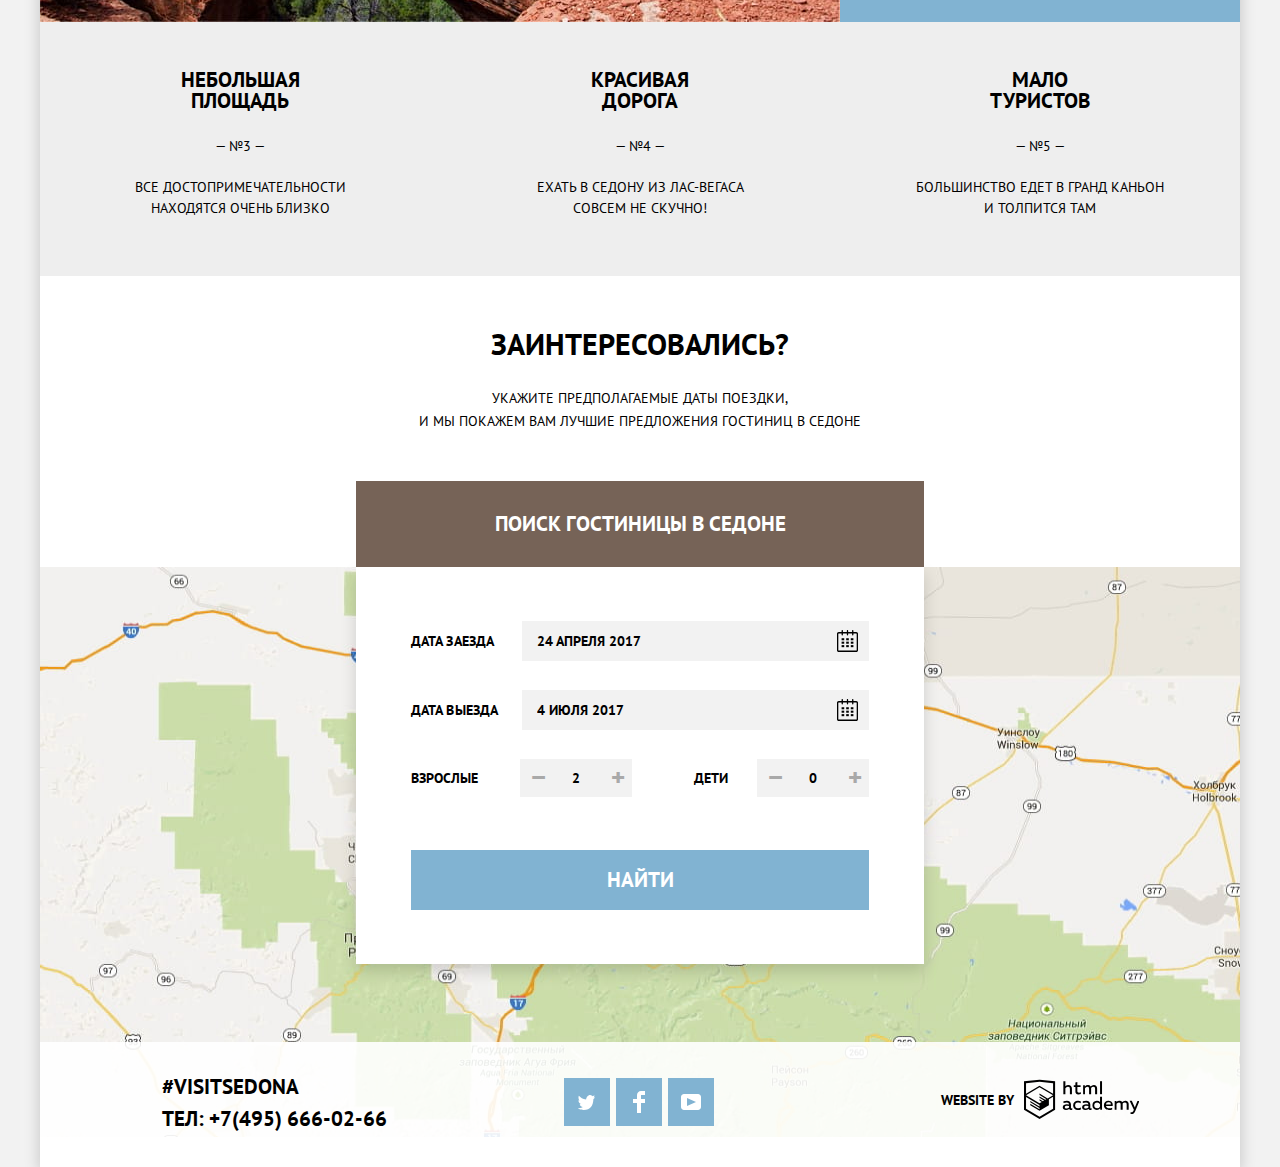
==== commit 5ceb5caa: "Правки 2 после 1-й отправкина защиту" ====
--- a/index.html
+++ b/index.html
@@ -116,11 +116,13 @@
               <p class="arrival-date">
                 <label>
                   <span>Дата заезда</span> <input type="text" name="arrivalDate" value="24 апреля 2017" />
+                  <a class="calendar"></a>
                 </label>
               </p>
               <p class="departure-date">
                 <label>
                   <span>Дата выезда </span><input type="text" name="departureDate" value="4 июля 2017" />
+                  <a class="calendar"></a>
                 </label>
               </p>
               <p class="guests">
--- a/css/style.css
+++ b/css/style.css
@@ -166,6 +166,7 @@
 
 .main-navigation a:focus {
   color: #b2b2b2;
+  outline: none;
 }
 
 .main-navigation a:active {
@@ -437,21 +438,28 @@
   align-items: center;
 }
 
-.arrival-date label::after,
-.departure-date label::after {
-  content: "";
+.calendar {
   position: absolute;
   top: 9px;
   right: 9px;
-  width: 22px;
-  height: 21px;
+  width: 23px;
+  height: 23px;
   background-image: url("../img/calendar.svg");
   background-repeat: no-repeat;
-  color: transparent;
-}
-
-.arrival-date input,
-.departure-date input {
+  cursor: pointer;
+}
+
+.calendar:hover {
+  background-image: url("../img/calendar-hover.svg");
+}
+
+.calendar:focus,
+.calendar:active {
+  background-image: url("../img/calendar-focus.svg");
+  outline: none;
+}
+
+.arrival-date input, .departure-date input {
   padding-right: 33px;
   width: 100%;
   max-width: 297px;
@@ -496,6 +504,14 @@
 .minus:hover,
 .plus:hover {
   cursor: pointer;
+  color: #000;
+}
+
+.minus:focus,
+.plus:focus,
+.minus:active,
+.plus:active {
+  color: #81b3d2;
 }
 
 .guests input {
@@ -520,6 +536,7 @@
   flex-wrap: wrap;
   min-height: 110px;
   padding: 8px 20px 0 20px;
+  overflow: hidden;
 }
 
 .main-footer__index {
@@ -632,6 +649,7 @@
 .social .twitter:focus,
 .social .twitter:active {
   background-image: url("../img/twitter-blue.svg");
+  outline: none;
 }
 
 .social .fb {
@@ -641,6 +659,7 @@
 .social .fb:focus,
 .social .fb:active {
   background-image: url("../img/facebook-blue.svg");
+  outline: none;
 }
 
 .social .youtube {
@@ -650,6 +669,7 @@
 .social .youtube:focus,
 .social .youtube:active {
   background-image: url("../img/youtube-blue.svg");
+  outline: none;
 }
 
 .make {
@@ -679,6 +699,7 @@
 .icon-htmlacademy:focus svg,
 .icon-htmlacademy:active svg {
   fill: #bdbbbc;
+  outline: none;
 }
 
 .svg-htmlacademy path,
@@ -822,7 +843,7 @@
   display: block;
 }
 
-.filter__item:first-child label::before {
+/*.filter__item:first-child label::before {
   content: "";
   color: #fff;
   display: inline-block;
@@ -849,6 +870,36 @@
 .filter__item:first-child input:disabled:checked + label::before {
   background-image: url("../img/checkbox-on-disable.svg");
   background-repeat: no-repeat;
+}*/
+
+.filter__item:first-child .checkbox-pool {
+  content: "";
+  color: #fff;
+  display: inline-block;
+  margin-right: 15px;
+  position: relative;
+  width: 25px;
+  height: 25px;
+  border: none;
+  vertical-align: top;
+  background-image: url("../img/checkbox-off.svg");
+  background-repeat: no-repeat;
+  cursor: pointer;
+}
+
+.filter__item:first-child input:checked + label .checkbox-pool {
+  background-image: url("../img/checkbox-on.svg");
+  background-repeat: no-repeat;
+}
+
+.filter__item:first-child input:disabled + label .checkbox-pool {
+  background-image: url("../img/checkbox-off-disable.svg");
+  background-repeat: no-repeat;
+}
+
+.filter__item:first-child input:disabled:checked + label .checkbox-pool {
+  background-image: url("../img/checkbox-on-disable.svg");
+  background-repeat: no-repeat;
 }
 
 .sorting {
@@ -903,6 +954,7 @@
 .arrow-block a:active {
   color: #81b3d2;
   border-bottom: none;
+  outline: none;
 }
 
 .arrow-block .active {
@@ -929,6 +981,7 @@
 .arrow-block a:focus,
 .arrow-block a:active {
   color: #81b3d2;
+  outline: none;
 }
 
 .hotel-list {
@@ -992,8 +1045,9 @@
   font-weight: normal;
 }
 
-.hotel-list__text span {
-  margin-left: 35px;
+.hotel-list__text span:first-child {
+  width: 110px;
+  display: inline-block;
 }
 
 .hotel-list__rating {
@@ -1003,7 +1057,7 @@
   text-align: center;
   background-color: #f2f2f2;
   max-width: 110px;
-  margin-top: 47px;
+  margin-top: 45px;
   margin-bottom: 0;
   padding: 4px 11px;
   font-weight: normal;
@@ -1013,17 +1067,27 @@
   max-width: 125px;
   display: flex;
   flex-flow: column;
+  justify-content: center;
 }
 
 .block-stars {
-  margin-top: 20px;
+  margin-top: 10px;
   display: flex;
   justify-content: flex-end;
   flex-wrap: wrap;
-}
-
-.block-stars img:not(:last-child) {
+  
+}
+
+.block-stars .star {
   margin-right: 5px;
+  background-image: url("../img/star.svg");
+  background-repeat: no-repeat;
+  height: 18px;
+  width: 18px;
+}
+
+.block-stars .star:last-child {
+  margin-right: 0;
 }
 
 /*стили для js*/
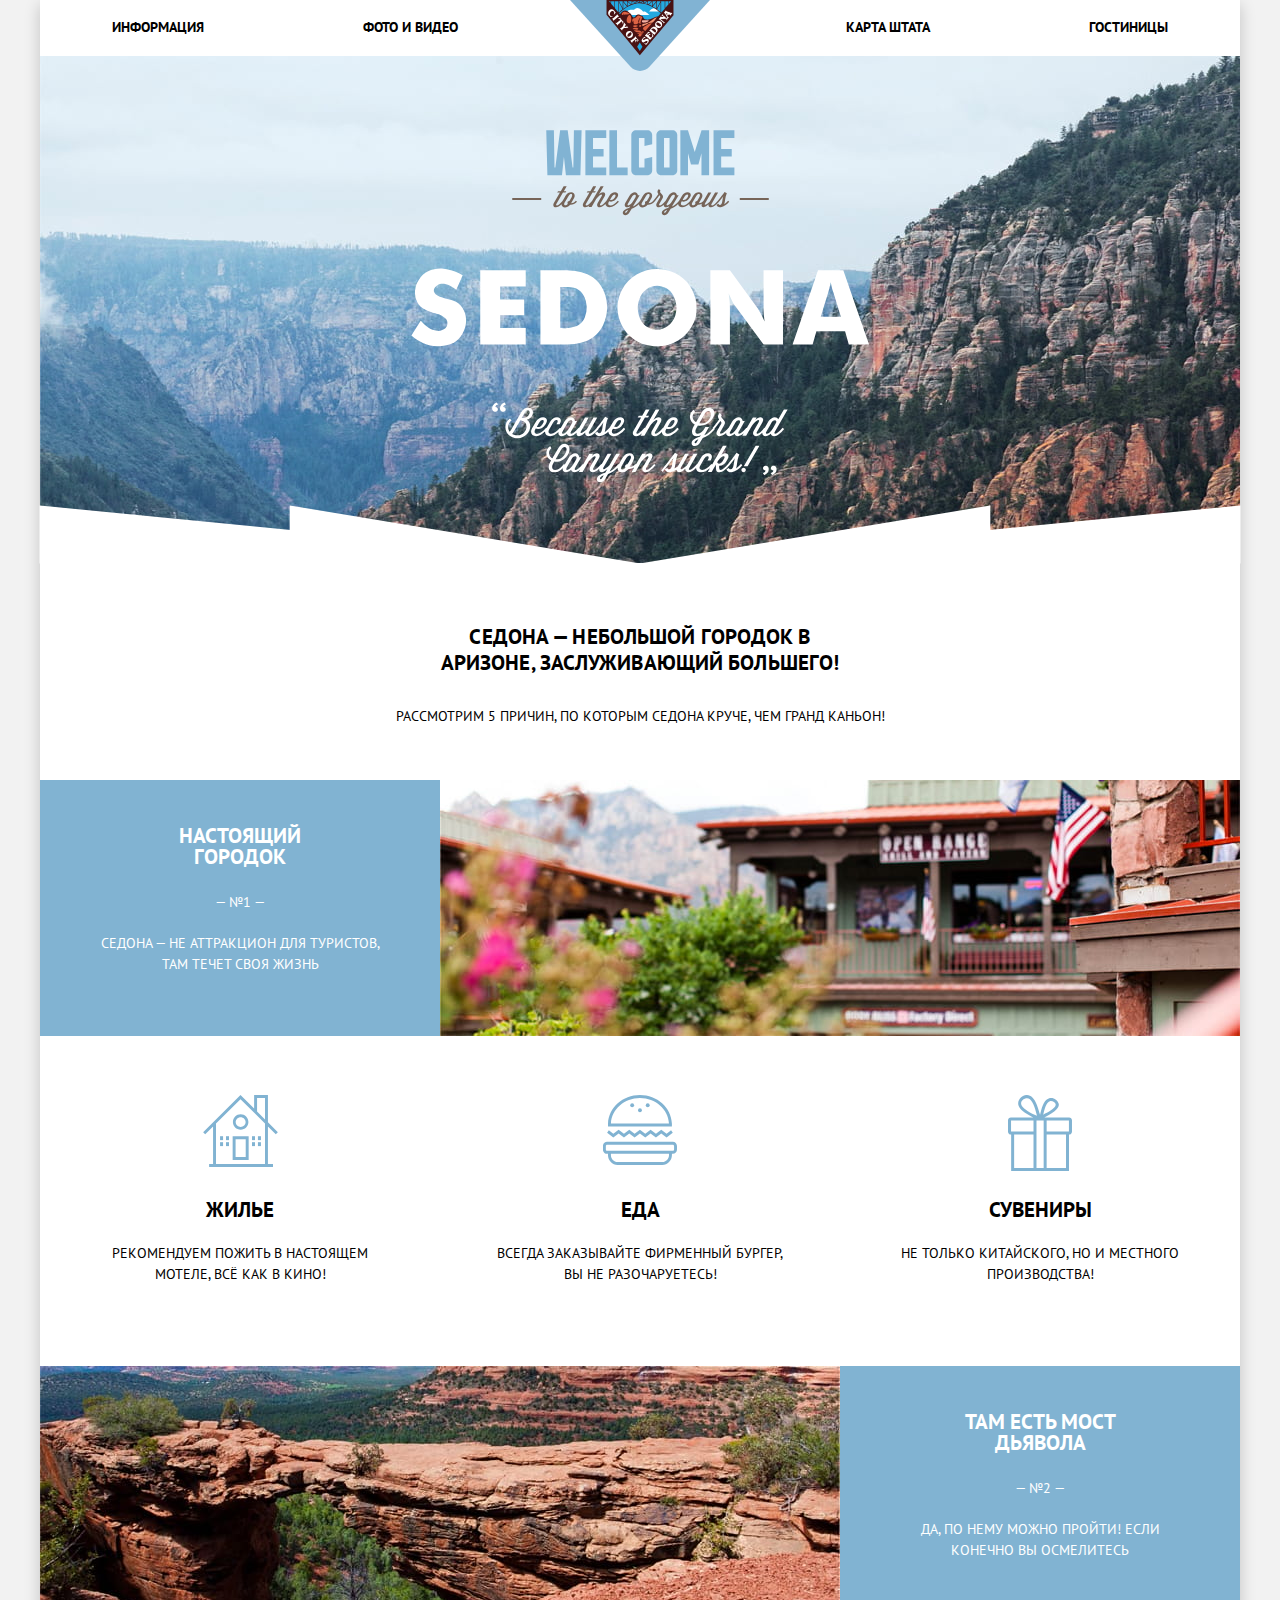
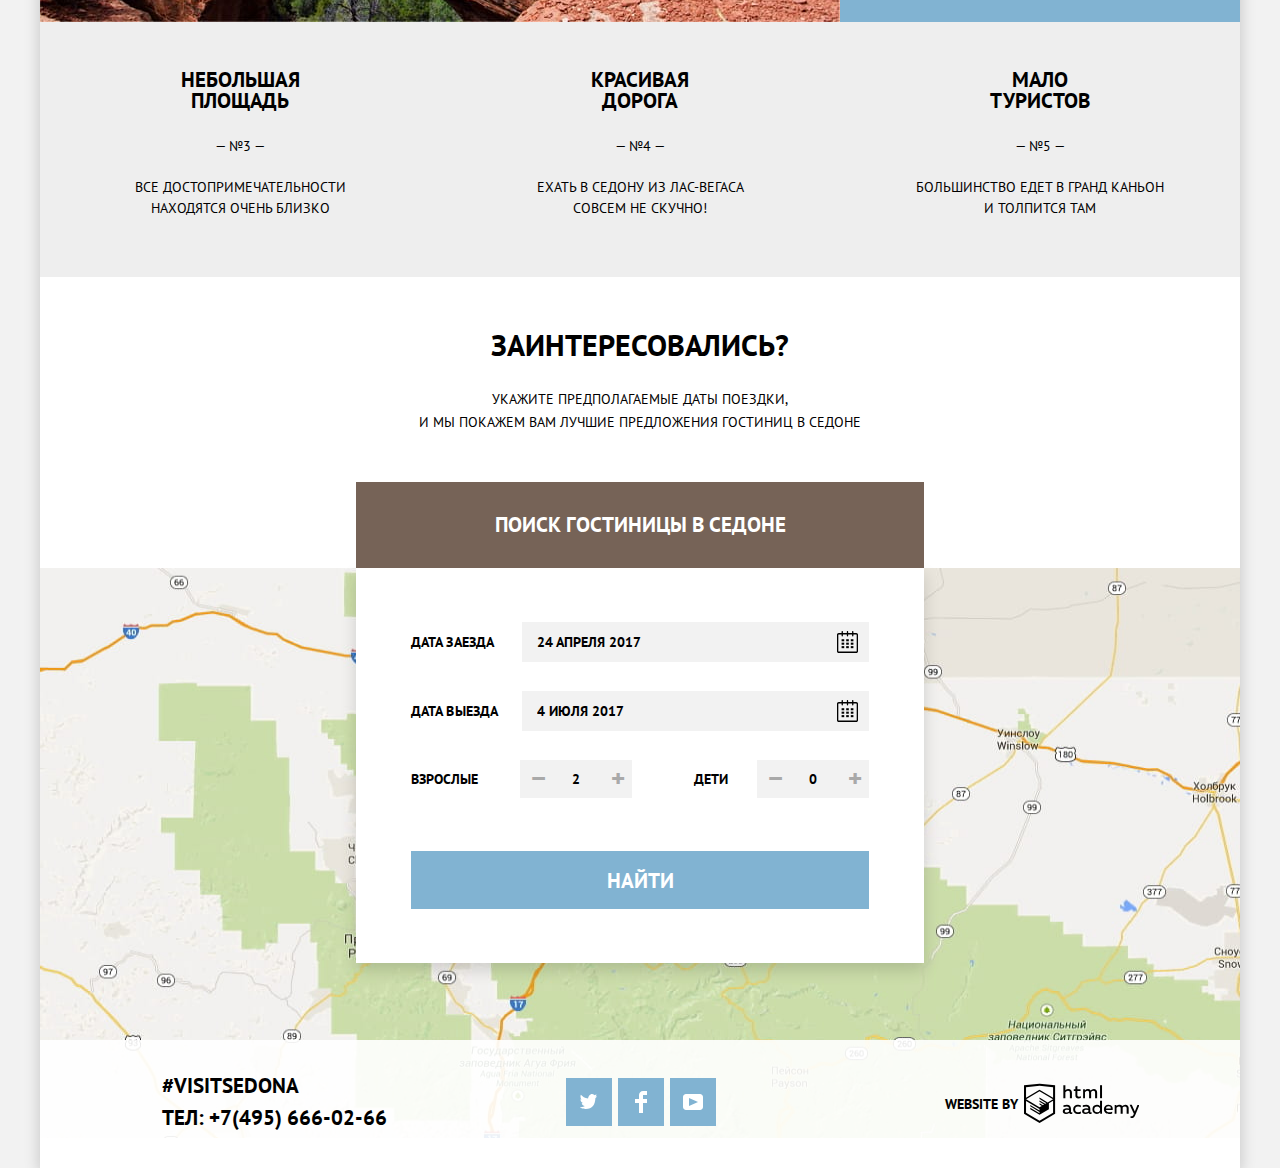
==== commit 9782d261: "внесены правки после первой защиты №2" ====
--- a/index.html
+++ b/index.html
@@ -5,7 +5,7 @@
     <title>Город «Седона»</title>
     <link href="https://fonts.googleapis.com/css?family=PT+Sans:400,700&display=swap&subset=cyrillic" rel="stylesheet">
     <link rel="stylesheet" type="text/css" href="css/normalize.css" />
-    <link rel="stylesheet" type="text/css" href="css/style.css" />
+    <link rel="stylesheet" type="text/css" href="css/style.min.css" />
   </head>
   <body>
     <div class="white-background">
@@ -116,13 +116,13 @@
               <p class="arrival-date">
                 <label>
                   <span>Дата заезда</span> <input type="text" name="arrivalDate" value="24 апреля 2017" />
-                  <a class="calendar"></a>
+                  <a title="дата заезда" class="calendar"></a>
                 </label>
               </p>
               <p class="departure-date">
                 <label>
                   <span>Дата выезда </span><input type="text" name="departureDate" value="4 июля 2017" />
-                  <a class="calendar"></a>
+                  <a title="дата выезда" class="calendar"></a>
                 </label>
               </p>
               <p class="guests">
@@ -168,7 +168,7 @@
           </li>
         </ul>
         <p class="make">
-          <span>Website by</span>
+          <span class="make-by">Website by</span>
           <a class="icon-htmlacademy" href="https://htmlacademy.ru/intensive/htmlcss">
             <svg class="svg-htmlacademy" width="115" height="41" id="Layer_1" data-name="Layer 1" xmlns="http://www.w3.org/2000/svg" viewBox="0 0 113 39">
               <title>logo_name</title>
@@ -189,6 +189,6 @@
         </p>
       </footer>
     </div>
-    <script src="js/scripts.js"></script>
+    <script src="js/scripts.min.js"></script>
   </body>
 </html>
--- a/css/style.min.css
+++ b/css/style.min.css
@@ -0,0 +1 @@
+@keyframes bounce{0%{transform:translateY(-400px)}to{transform:translateY(0)}}body{margin:0;padding:0;font-family:"PT Sans","Arial",sans-serif;font-size:14px;line-height:21px;font-weight:700;color:#000;text-transform:uppercase;background-color:#f2f2f2;position:relative}a{text-decoration:none}img{max-width:100%;height:auto}.main-header{background-color:#fff;position:relative;z-index:1}.white-background{max-width:1200px;margin:0 auto;background-color:#fff;box-shadow:0 5px 15px 0 rgba(0,1,1,.2)}.visually-hidden{position:absolute;clip:rect(1px 1px 1px 1px);clip:rect(1px,1px,1px,1px);padding:0;border:0;height:1px;width:1px;overflow:hidden}.clear{clear:both}input{overflow:hidden}.button{font:inherit;text-align:center;color:#fff;vertical-align:middle;text-transform:uppercase;background-color:#766357;border:0;font-weight:700}.button:hover{background-color:#604e43;cursor:pointer}.button:active,.button:focus{background-color:#503e33;color:#857871;outline:0}.button-blue{background-color:#81b3d2}.button-blue:hover{background-color:#669ec0}.button-blue:active,.button-blue:focus{background-color:#5496bd;color:#7aadcb}.button-transparent{font-weight:400;background-color:transparent;color:#fff;border:solid 2px #fff;display:block;margin:0 auto 10px;padding:6px 35px;font-size:14px;line-height:20px;border-radius:2px;cursor:pointer}.button-transparent:active,.button-transparent:focus,.button-transparent:hover{background-color:#fff;color:#000}.button-big{font-size:21px;line-height:26px}.button-more-details{display:inline-block;margin:0 5px 5px 0;vertical-align:top}.button-booking,.button-more-details{padding:4px 17px;max-width:700px}.logo-block{position:absolute;top:0;left:0;right:0;margin:0 auto;display:block;max-width:140px}.main-navigation{font-size:inherit;line-height:26px;background-color:#fff}.main-navigation ul{list-style:none;margin:0;padding:0}.flex-block__between li:nth-child(2){padding-right:230px}.main-navigation a{color:#000;padding:14px 72px 16px;display:block}.main-navigation a:hover{color:#81b3d2}.main-navigation a:focus{color:#b2b2b2;outline:0}.main-navigation a:active,.navigation-active a{color:#766357}.greeting-header{background-color:#81b3d3;background-image:url(../img/background.jpg);background-position:top center;background-repeat:no-repeat;max-width:1200px;height:507px;background-size:cover;display:flex;align-items:center;justify-content:center;flex-wrap:wrap;position:relative}.greeting-header::after{content:"";background-image:url(../img/polygon.png);background-position:bottom center;background-repeat:no-repeat;width:1202px;height:60px;background-size:contain;bottom:-1px;position:absolute}.advantages{position:relative;z-index:5}.advantages h2,.advantages__text{text-align:center;line-height:26px}.advantages h2{font-size:inherit;font-weight:400;margin:27px auto 51px}.advantages__text{font-size:21px;max-width:440px;margin:61px auto 0;letter-spacing:.11px}.advantages-block{line-height:21px;text-align:center;color:#fff;font-family:inherit}.flex-block__between,.flex-block__center{display:flex;justify-content:center;flex-wrap:wrap;align-items:stretch}.flex-block__between{justify-content:space-between}.advantages-block h3{font-size:21px;line-height:21px;max-width:151px;margin:0 auto}.blue-back,.grey-back{max-width:400px;width:100%}.blue-back{background-color:#81b3d2;color:#fff;display:flex;align-items:center;justify-content:center;flex-direction:column;flex-wrap:wrap;padding:33px 0 50px}.grey-back{background-color:#eee;color:#000;padding:47px 0 58px}.advantages-block.grey-back p{max-width:261px}.blue-back h3,.grey-back h3{margin-bottom:25px}.advantages-block.grey-back>p:nth-child(2){margin-bottom:20px}.advantages-block.white-back h3{margin:0 auto 23px;background-position-x:center;background-repeat:no-repeat;padding-top:104px}.icon-house{background-image:url(../img/icon-house.svg)}.icon-burger{background-image:url(../img/icon-burger.svg)}.icon-gift{background-image:url(../img/icon-gift.svg)}.white-back{max-width:400px;width:100%;background-color:#fff;color:#000;padding:59px 0 81px}.blue-back p:nth-child(1){margin-bottom:18px}.advantages-block p{font-size:14px;font-weight:400;max-width:305px;margin:0 auto}.block-about .block-about__number{margin-bottom:20px}.hotel-search{background-color:#fff}.hotel-search__form-block{max-width:568px;margin:0 auto;position:relative;background:#fff}.hotel-search__form-block button{width:100%;padding:30px 0;z-index:5;position:relative}.hotel-search__subtitle,.hotel-search__text{text-align:center;margin:0 auto;background:#fff;z-index:5;position:relative}.hotel-search__subtitle{font-size:30px;line-height:36px;padding-top:50px}.hotel-search__text{font-size:inherit;line-height:23px;font-weight:400;padding:25px 0 48px}.hotel-search__form{background-color:#fff;max-width:458px;margin:0 auto;padding:54px 55px;box-shadow:0 7px 15px 0 rgba(0,1,1,.15);position:absolute;left:0;right:0;top:86px;z-index:4;transition:1.5s all}.hotel-search__form input[type=number]::-webkit-inner-spin-button,.hotel-search__form input[type=number]::-webkit-outer-spin-button{-webkit-appearance:none;margin:0}.hotel-search__form input[type=number]{-moz-appearance:textfield}.hotel-search__form input[type=number]:focus,.hotel-search__form input[type=number]:hover{-moz-appearance:date-input}.hotel-search__form p{display:flex;flex-wrap:wrap;justify-content:space-between;align-content:center;margin:0 0 29px}.hotel-search__form .guests{margin-bottom:53px}.hotel-search__form button{padding:17px 0 15px}.hotel-search__form input{background-color:#f2f2f2;border:solid 2px #f2f2f2;margin-left:21px;height:34px;font-size:14px;font-weight:700;line-height:26px;padding-left:13px}.arrival-date label,.departure-date label{width:100%;position:relative;letter-spacing:.1px;display:flex;flex-wrap:wrap;justify-content:space-between;align-items:center}.calendar{position:absolute;top:9px;right:9px;width:23px;height:23px;background-image:url(../img/calendar.svg);background-repeat:no-repeat;cursor:pointer}.calendar:hover{background-image:url(../img/calendar-hover.svg)}.calendar:active,.calendar:focus{background-image:url(../img/calendar-focus.svg);outline:0}.arrival-date input,.departure-date input{padding-right:33px;width:100%;max-width:297px;pointer-events:none;text-transform:uppercase}.hotel-search__form input:hover{background-color:#ebebeb;border:solid 2px #ebebeb}.hotel-search__form input:active,.hotel-search__form input:focus{background-color:#fff;border:solid 2px #e5e5e5;outline:0}.guests label{position:relative}.minus,.plus{position:absolute;color:#a9a9a9}.plus{font-size:27px}.minus{font-size:21px;top:7px;right:85px}.plus{top:8px;right:7px}.minus:hover,.plus:hover{cursor:pointer;color:#000}.minus:active,.minus:focus,.plus:active,.plus:focus{color:#81b3d2}.guests input{max-width:112px;margin-left:38px;text-align:center;padding:0 30px;box-sizing:border-box;height:38px}.children input{margin-left:25px}.main-footer{background-color:rgba(255,255,255,.9);display:flex;justify-content:space-around;align-items:center;flex-wrap:wrap;min-height:110px;padding:8px 20px 0;overflow:hidden}.main-footer__index{position:absolute;left:0;right:0;width:100%;max-width:1200px;margin:0 auto;bottom:0;padding:0;min-height:128px;z-index:3}.map,.map iframe{position:relative}.map iframe{z-index:2;border:0}.map img{position:absolute;top:0;left:0;z-index:1;max-height:570px}.main-footer__catalog{min-height:122px}.footer__hashtag{margin:-4px 0 6px 26px}.main-footer__index .footer__hashtag{margin:-4px 0 6px 36px}.main-footer__index .footer__phone{margin:0 0 0 36px}.footer__block-phone{font-size:21px;line-height:26px;max-width:300px}.footer__phone{margin:0 0 0 26px}.footer__phone a{color:#000}.footer__phone a:hover{color:#81b3d2}.footer__phone a:active,.footer__phone a:focus{color:#bdbbbc;outline:0}.social,.social a{display:flex;align-items:center}.social{padding:0 56px 0 0;max-width:160px;margin:0;justify-content:space-between;flex-wrap:wrap}.social li{width:46px;height:48px;background:#81b3d2;margin:0 0 5px 6px;list-style-type:none;background-repeat:no-repeat;background-position-x:center;background-position-y:center}.social a{justify-content:center;height:100%}.social li:hover{background-color:#669ec0}.social li:active,.social li:focus{background-color:#5496bd;outline:0}.social .twitter{background-image:url(../img/twitter.svg)}.social .twitter:active,.social .twitter:focus{background-image:url(../img/twitter-blue.svg);outline:0}.social .fb{background-image:url(../img/facebook.svg)}.social .fb:active,.social .fb:focus{background-image:url(../img/facebook-blue.svg);outline:0}.social .youtube{background-image:url(../img/youtube.svg)}.social .youtube:active,.social .youtube:focus{background-image:url(../img/youtube-blue.svg);outline:0}.make{font-size:inherit;line-height:12px;text-align:center;max-width:220px;display:flex;flex-wrap:wrap;align-items:center;margin-top:10px;margin-right:-7px}.main-footer__index .make{margin:0 15px 0 0}.make-by{margin-right:10px}.main-footer__index .make-by{margin-right:6px}.icon-htmlacademy{vertical-align:middle}.icon-htmlacademy:hover svg{fill:#81b3d2}.icon-htmlacademy:active svg,.icon-htmlacademy:focus svg{fill:#bdbbbc;outline:0}.svg-htmlacademy path,.svg-htmlacademy rect{fill:inherit}.filter{background-color:#709cc3;background-image:url(../img/filter-background.jpg);background-repeat:no-repeat;color:#fff;display:flex;justify-content:space-between;align-items:center;flex-wrap:wrap;min-height:217px;padding:0 70px}.filter__item:first-child{display:flex;justify-content:space-between;align-items:center;flex-wrap:wrap;min-width:390px}.filter__item:last-child{min-width:319px}.filter__item:last-child .filter__item-title{margin:0 0 10px}.filter__item-title{font-size:16px;line-height:21px;margin:17px 0 21px;letter-spacing:.3px}.price-controls{position:relative;height:34px;margin-bottom:20px;font-size:0;border:solid 2px #fff;border-radius:2px}.price-controls::after{content:"";position:absolute;top:50%;left:50%;width:2px;height:22px;background:#fff;transform:translate(-50%,-50%)}.price-controls label{display:inline-block;font-size:14px;line-height:33px;vertical-align:top;cursor:pointer;font-weight:400}.price-controls .max-price,.price-controls .min-price{width:90px;padding-left:61px}.price-controls input{width:50px;margin:0;color:inherit;font:inherit;background:0 0;border:0}.range-controls{position:relative;margin-bottom:32px}.range-controls .scale{height:2px;background:rgba(255,255,255,.3)}.range-controls .bar{width:80%;height:2px;background:#fff}.range-toggle{position:absolute;top:-9px;width:4px;height:4px;background:#ababab;border:8px solid #fff;border-radius:50%;box-shadow:0 2px 1px 0 rgba(0,1,1,.2);cursor:pointer}.range-toggle:hover{border:10px solid #fff;top:-11px}.range-toggle-min{left:0}.range-toggle-max{left:80%}.filter__item:first-child label{font-size:14px;line-height:21px;font-weight:400;cursor:default;padding:0 0 21px;vertical-align:middle;display:block}.filter__item:first-child .checkbox-pool:focus{outline:auto}.filter__item:first-child label::before{content:"";color:#fff;display:inline-block;margin-right:15px;position:relative;width:25px;height:23px;vertical-align:bottom;background-image:url(../img/checkbox-off.svg);background-repeat:no-repeat;border:1px solid transparent}.filter__item:first-child input:focus+label::before{outline:auto;border:1px solid #000}.filter__item:first-child input:checked+label::before{background-image:url(../img/checkbox-on.svg);background-repeat:no-repeat}.filter__item:first-child input:disabled+label::before{background-image:url(../img/checkbox-off-disable.svg);background-repeat:no-repeat}.filter__item:first-child input:disabled:checked+label::before{background-image:url(../img/checkbox-on-disable.svg);background-repeat:no-repeat}.found-block,.sorting{display:flex;flex-wrap:wrap}.sorting{justify-content:space-between;padding:30px 72px 26px}.found-block{align-items:baseline;max-width:1000px}.found-block__found{font-size:21px;line-height:26px;color:#000;margin-right:47px}.found-block__title{font-size:12px;line-height:18px;color:#000;font-weight:400;margin-right:40px}.arrow-block a,.found-block a{color:rgba(0,0,0,.3);line-height:14px;font-weight:400}.found-block a{font-size:12px;border-bottom:1px dotted #81b3d2;margin:0 33px 5px 0}.arrow-block a{font-size:16px;margin:0;display:inline-block;vertical-align:sub;border:0}.found-block a:focus{color:#81b3d2;border-bottom:none;outline:0}.arrow-block a:active{border-bottom:none}.found-block a:hover{color:#81b3d2;border-bottom:1px dotted #81b3d2}.arrow-block a:hover,.found-block a:active{border-bottom:none;color:#000}.arrow-block .active,.found-block .active{border-bottom:none;color:#81b3d2}.arrow-block a:active,.arrow-block a:focus{color:#81b3d2;outline:0}.hotel-list{padding:0;margin:0}.hotel-list li{border-bottom:1px solid #e5e5e5;list-style:none;display:flex;justify-content:space-between;flex-wrap:wrap;padding:10px 73px 24px 71px}.hotel-list li:first-child{border-top:1px solid #e5e5e5}.hotel-list__title{font-size:16px;line-height:16px;color:#000;display:block;letter-spacing:1.5px}.hotel-list__title:hover{color:#81b3d2}.hotel-list__title:active,.hotel-list__title:focus{color:rgba(0,0,0,.3);outline:0}.hotel-list__about{display:flex;align-items:center;justify-content:space-between;flex-wrap:wrap;max-width:890px}.hotel-list__about img{margin-top:16px;max-width:135px;max-height:90px}.hotel-list__about div{margin-left:29px;max-width:700px}.hotel-list__text{font-size:14px;line-height:13px;font-weight:400;margin-bottom:16px}.hotel-list__text span:first-child{width:115px;display:inline-block}.hotel-list__rating{color:#666;font-size:inherit;line-height:inherit;text-align:center;background-color:#f2f2f2;max-width:110px;margin:45px 0 0;padding:4px 11px;font-weight:400}.block-rating{max-width:125px;display:flex;flex-flow:column;justify-content:center}.block-stars{margin-top:10px;display:flex;justify-content:flex-end;flex-wrap:wrap}.block-stars .star{margin-right:5px;background-image:url(../img/star.svg);background-repeat:no-repeat;height:18px;width:18px}.block-stars .star:last-child{margin-right:0}.open{-webkit-animation:bounce 1.5s;animation:bounce 1.5s}.close{top:-400px}input.error{border-color:red}@media all and (-ms-high-contrast:none),(-ms-high-contrast:active){.logo-block{margin-left:-70px;left:50%}.greeting-header::after{left:-1.33px}.greeting-header{height:508px}.price-controls label{line-height:28px}.main-footer{height:110px}.arrival-date input,.departure-date input{max-width:295px}}
